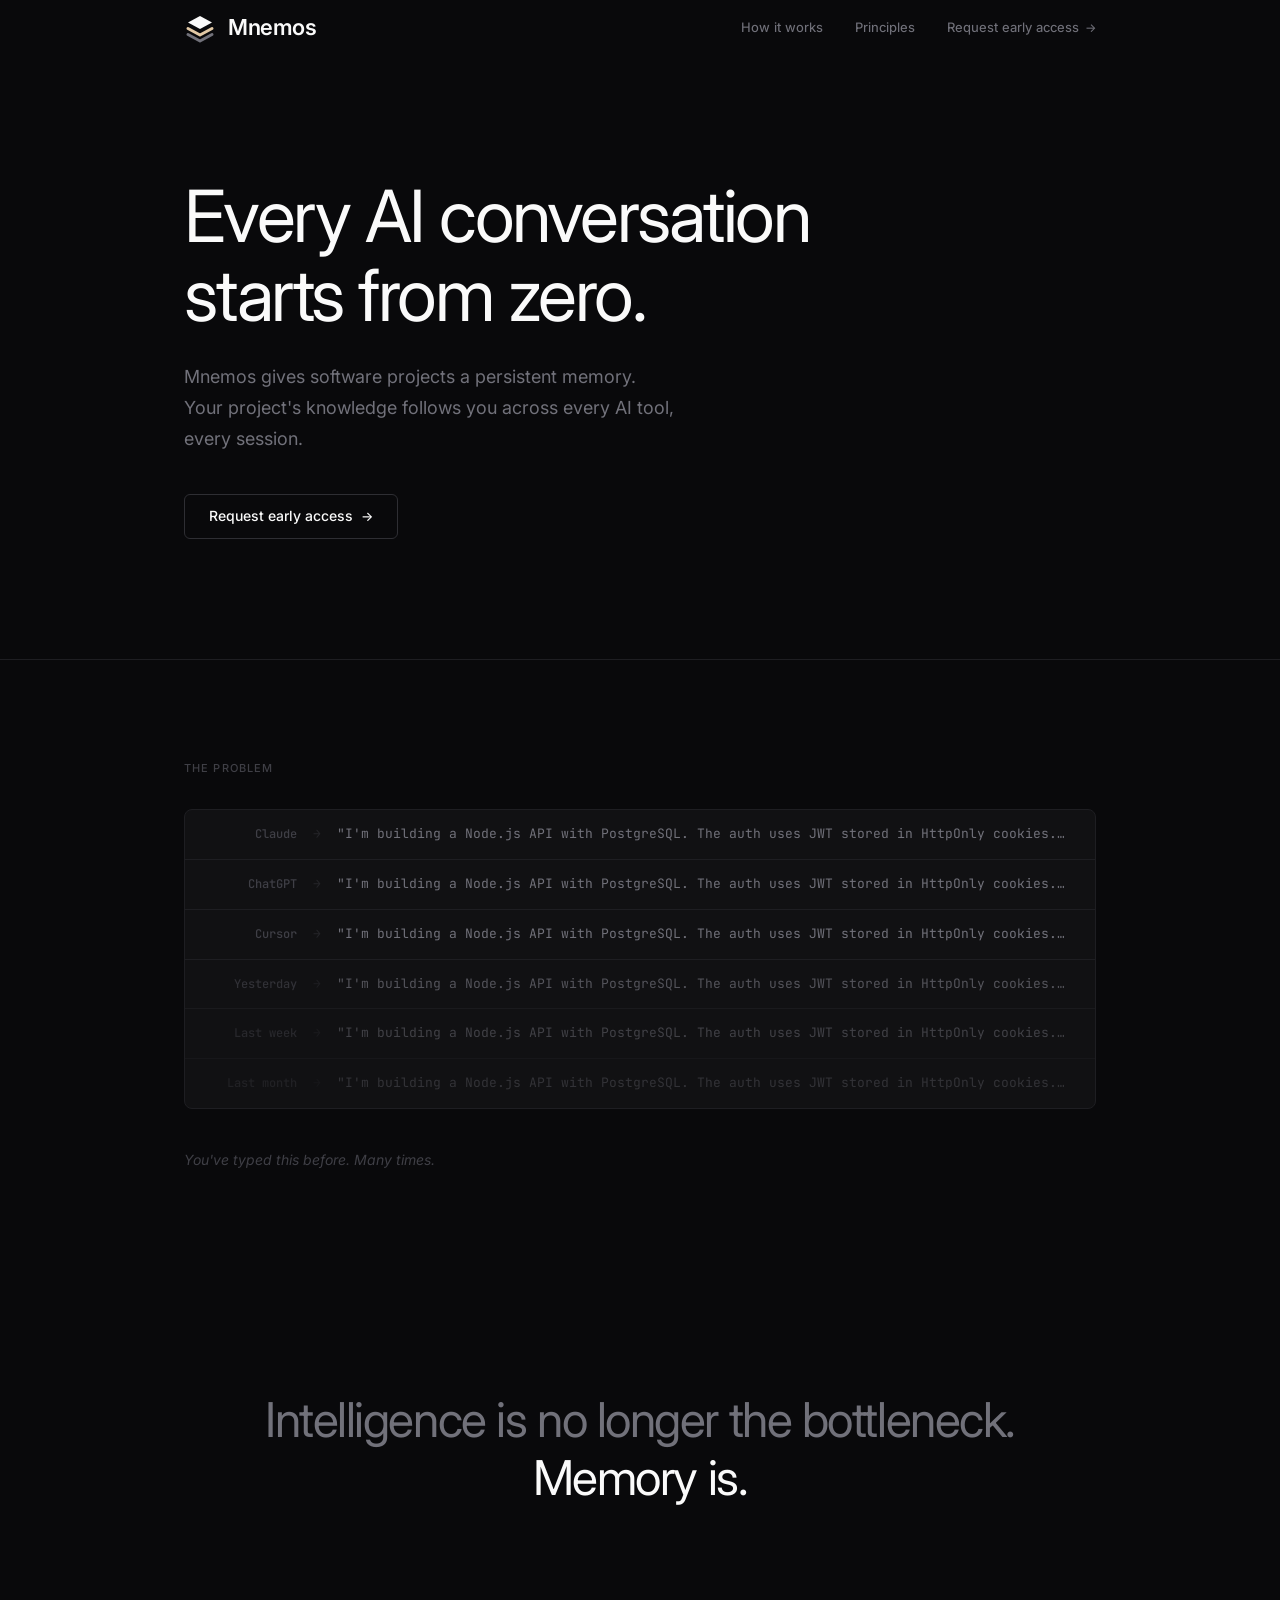
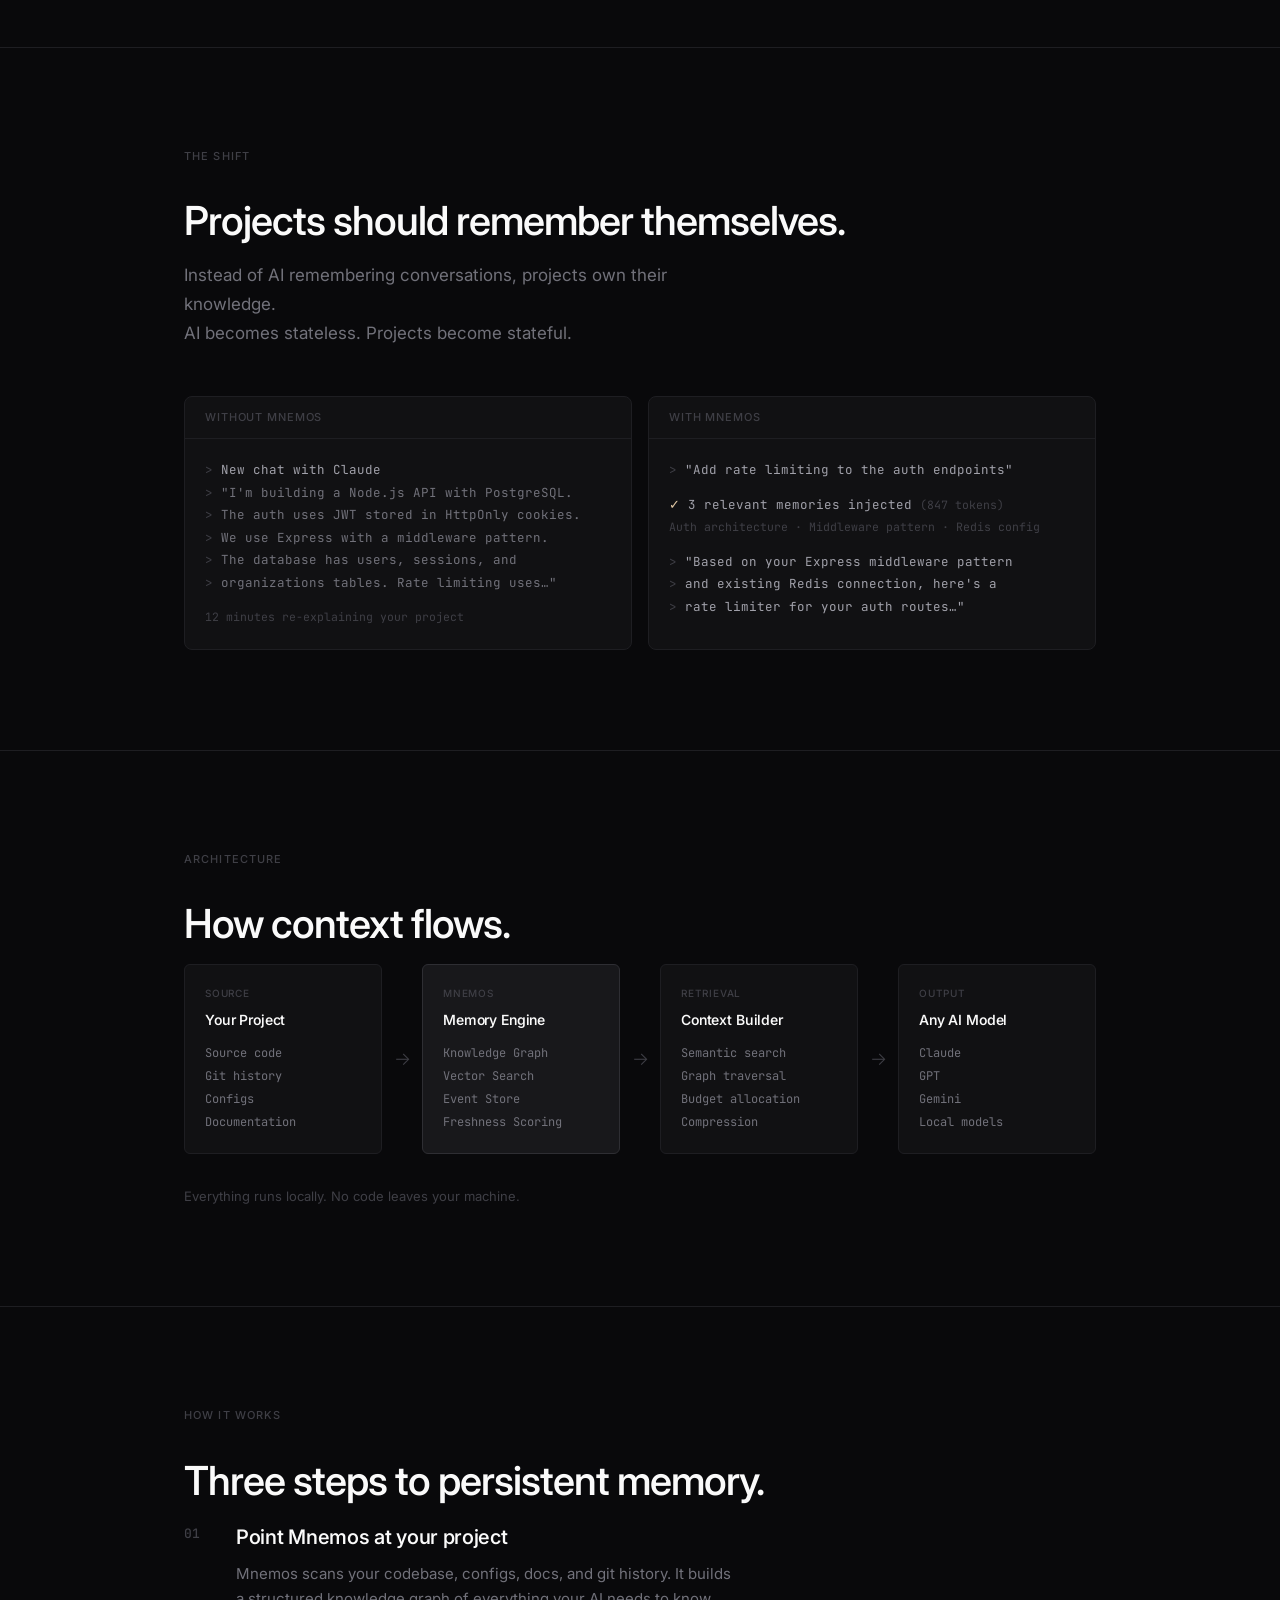
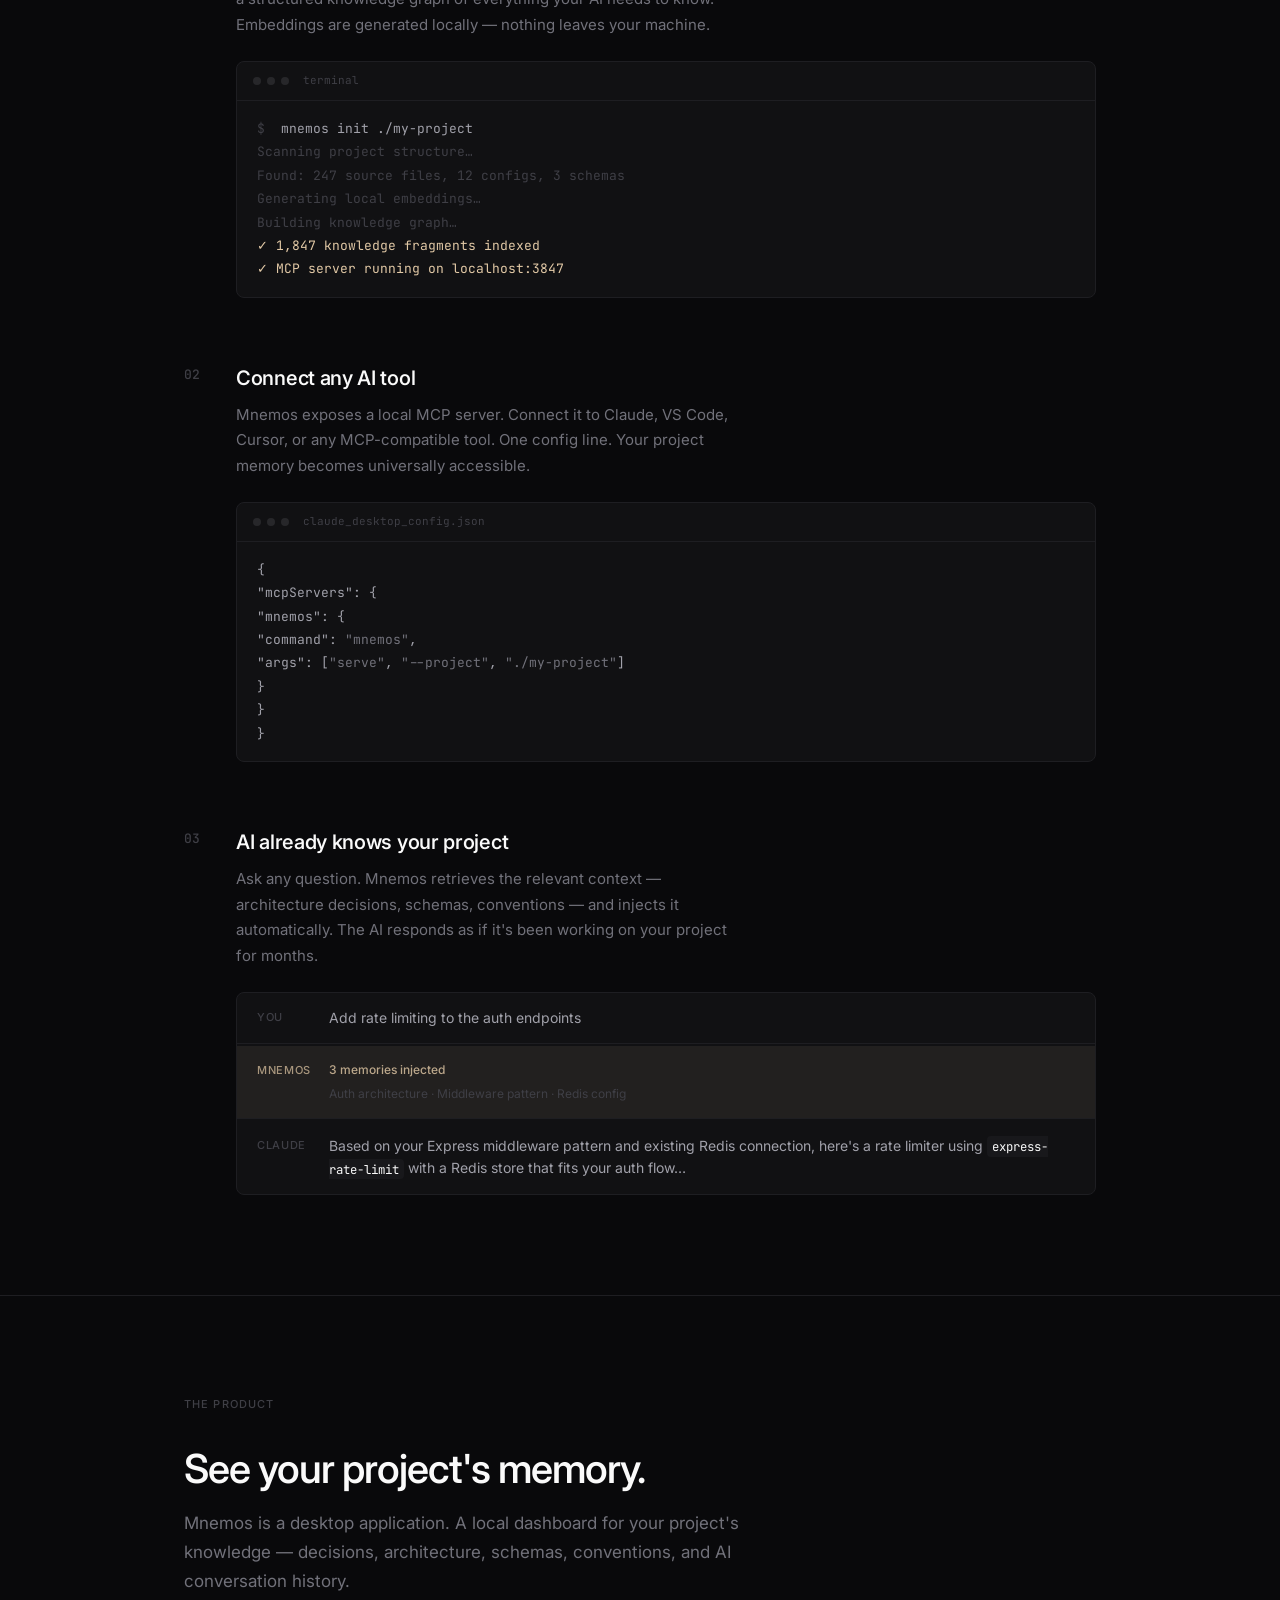
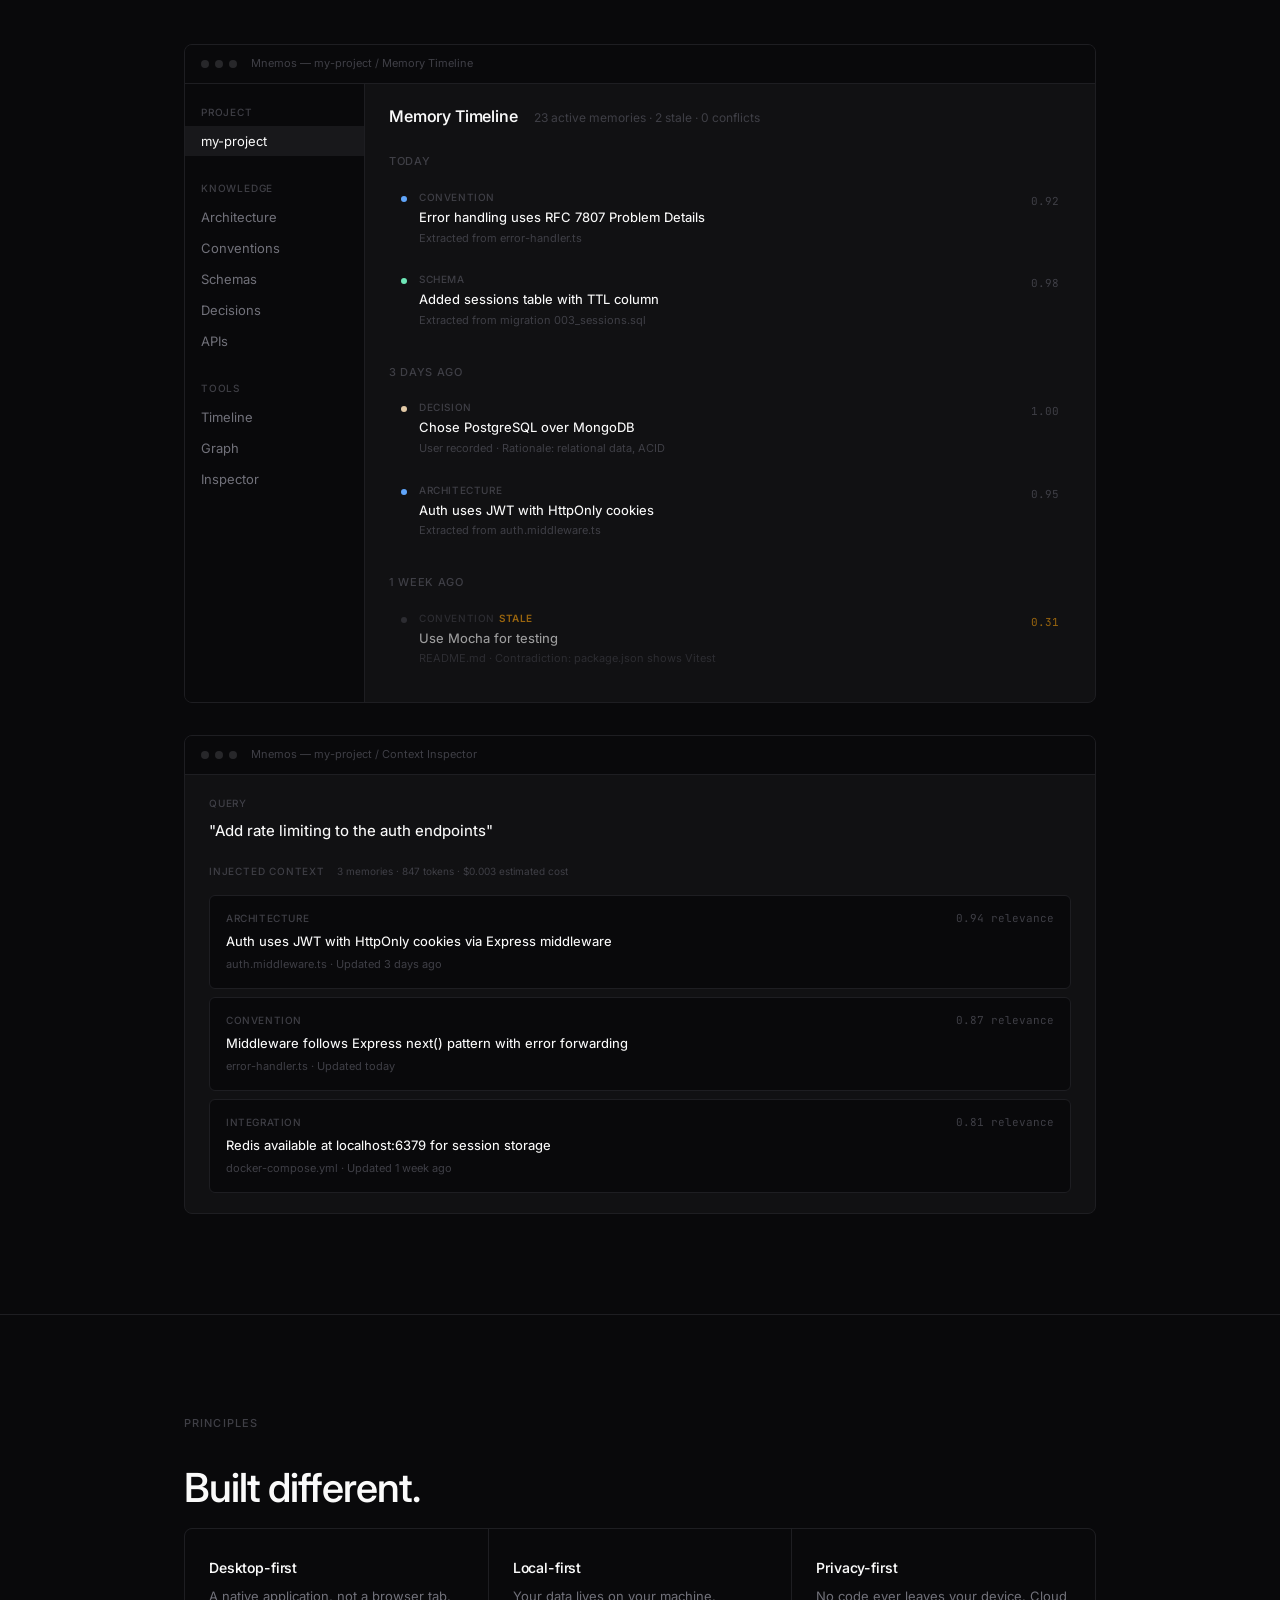
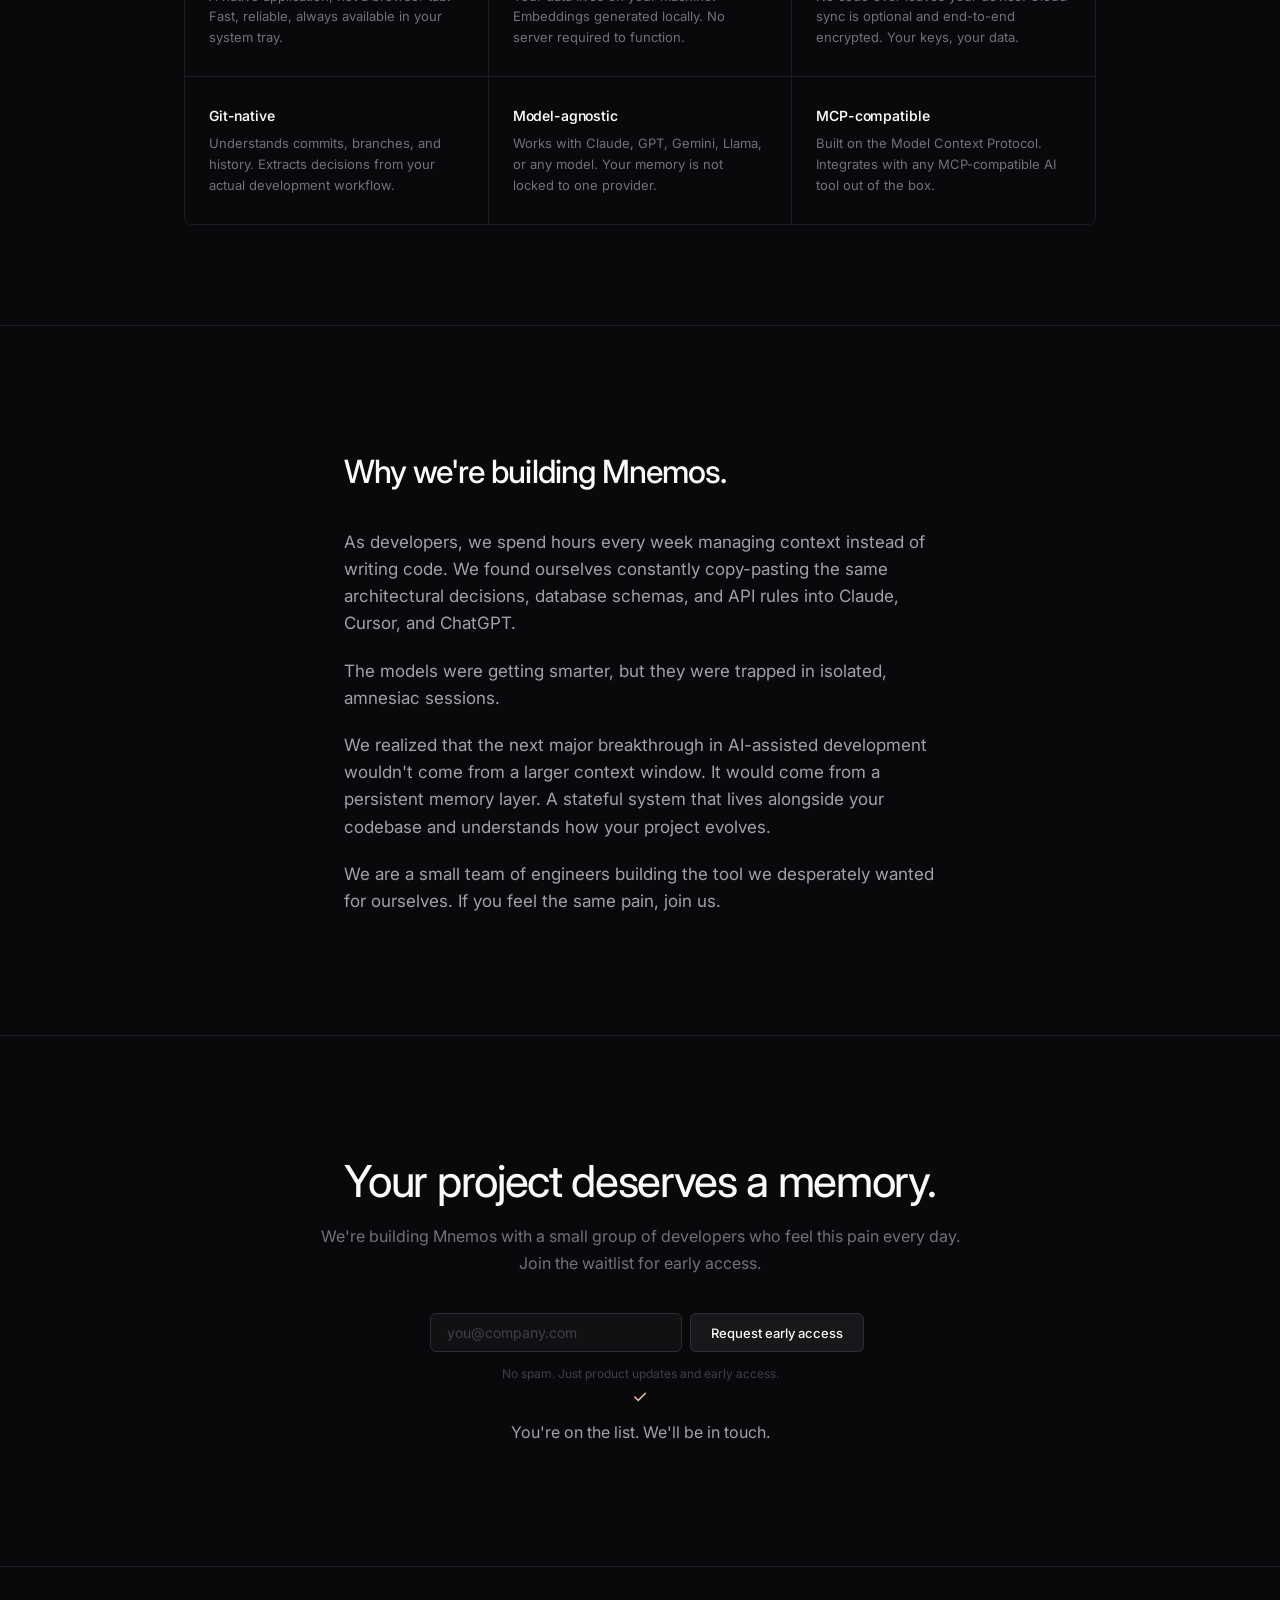
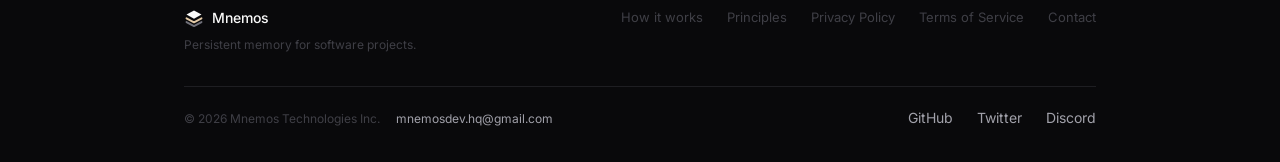
==== engram-landing/index.html @ 58862ebd "feat: initialize project with documentation analysis, landing page assets, and foundational web file" ====
<!DOCTYPE html>
<html lang="en">
<head>
    <meta charset="UTF-8">
    <meta name="viewport" content="width=device-width, initial-scale=1.0">
    <title>Mnemos — Persistent Memory for Software Projects</title>
    <meta name="description" content="Mnemos gives software projects a persistent memory that every AI tool can access. Stop re-explaining your codebase. Your project remembers.">
    <meta name="theme-color" content="#09090b">

    <meta property="og:title" content="Mnemos — Persistent Memory for Software Projects">
    <meta property="og:description" content="AI is intelligent. But it doesn't remember. Mnemos changes that.">
    <meta property="og:type" content="website">

    <link rel="preconnect" href="https://fonts.googleapis.com">
    <link rel="preconnect" href="https://fonts.gstatic.com" crossorigin>
    <link href="https://fonts.googleapis.com/css2?family=Inter:wght@300;400;450;500;600&family=JetBrains+Mono:wght@400;500&display=swap" rel="stylesheet">

    <link rel="stylesheet" href="styles.css">
    <link rel="icon" type="image/svg+xml" href="favicon.svg">
</head>
<body>

    <nav class="nav" id="nav">
        <div class="nav-inner">
            <a href="#" class="logo" aria-label="Mnemos">
                <svg class="logo-svg" viewBox="0 0 32 32" width="32" height="32" fill="none" xmlns="http://www.w3.org/2000/svg">
                    <path d="M16 4L4 10.5L16 17L28 10.5L16 4Z" fill="var(--t1)"/>
                    <path d="M4 16.5L16 23L28 16.5" stroke="var(--accent)" stroke-width="3" stroke-linecap="round" stroke-linejoin="round"/>
                    <path d="M4 22.5L16 29L28 22.5" stroke="var(--t3)" stroke-width="3" stroke-linecap="round" stroke-linejoin="round"/>
                </svg>
                <span class="logo-text">Mnemos</span>
            </a>
            <div class="nav-links" id="nav-links">
                <a href="#how-it-works">How it works</a>
                <a href="#principles">Principles</a>
                <a href="#early-access" class="nav-cta">Request early access<span class="nav-cta-arrow">→</span></a>
            </div>
            <button class="nav-toggle" id="nav-toggle" aria-label="Menu">
                <span></span><span></span>
            </button>
        </div>
    </nav>

    <main>

        <!-- ═══════════════ HERO ═══════════════ -->
        <section class="hero">
            <div class="container">
                <h1 class="hero-title">
                    Every AI conversation<br>starts from zero.
                </h1>
                <p class="hero-sub">
                    Mnemos gives software projects a persistent memory.<br>
                    Your project's knowledge follows you across every AI tool, every session.
                </p>
                <a href="#early-access" class="cta-btn">
                    Request early access<span class="cta-arrow">→</span>
                </a>
            </div>
        </section>

        <!-- ═══════════════ PROBLEM ═══════════════ -->
        <section class="problem" id="problem">
            <div class="container">
                <span class="label">The problem</span>
                <div class="repetition" id="repetition">
                    <div class="rep-line" data-delay="0">
                        <span class="rep-tool">Claude</span>
                        <span class="rep-arrow">→</span>
                        <span class="rep-text">"I'm building a Node.js API with PostgreSQL. The auth uses JWT stored in HttpOnly cookies. We use Express with a repository pattern…"</span>
                    </div>
                    <div class="rep-line" data-delay="1">
                        <span class="rep-tool">ChatGPT</span>
                        <span class="rep-arrow">→</span>
                        <span class="rep-text">"I'm building a Node.js API with PostgreSQL. The auth uses JWT stored in HttpOnly cookies. We use Express with a repository pattern…"</span>
                    </div>
                    <div class="rep-line" data-delay="2">
                        <span class="rep-tool">Cursor</span>
                        <span class="rep-arrow">→</span>
                        <span class="rep-text">"I'm building a Node.js API with PostgreSQL. The auth uses JWT stored in HttpOnly cookies. We use Express with a repository pattern…"</span>
                    </div>
                    <div class="rep-line" data-delay="3">
                        <span class="rep-tool">Yesterday</span>
                        <span class="rep-arrow">→</span>
                        <span class="rep-text">"I'm building a Node.js API with PostgreSQL. The auth uses JWT stored in HttpOnly cookies. We use Express with a repository pattern…"</span>
                    </div>
                    <div class="rep-line" data-delay="4">
                        <span class="rep-tool">Last week</span>
                        <span class="rep-arrow">→</span>
                        <span class="rep-text">"I'm building a Node.js API with PostgreSQL. The auth uses JWT stored in HttpOnly cookies. We use Express with a repository pattern…"</span>
                    </div>
                    <div class="rep-line" data-delay="5">
                        <span class="rep-tool">Last month</span>
                        <span class="rep-arrow">→</span>
                        <span class="rep-text">"I'm building a Node.js API with PostgreSQL. The auth uses JWT stored in HttpOnly cookies. We use Express with a repository pattern…"</span>
                    </div>
                </div>
                <p class="problem-note">You've typed this before. Many times.</p>
            </div>
        </section>

        <!-- ═══════════════ INSIGHT ═══════════════ -->
        <section class="insight" id="insight">
            <div class="container">
                <h2 class="insight-text">
                    Intelligence is no longer the bottleneck.<br>
                    <span class="insight-em">Memory is.</span>
                </h2>
            </div>
        </section>

        <!-- ═══════════════ SOLUTION ═══════════════ -->
        <section class="solution" id="solution">
            <div class="container">
                <span class="label">The shift</span>
                <h2 class="section-title">Projects should remember themselves.</h2>
                <p class="section-desc">
                    Instead of AI remembering conversations, projects own their knowledge.<br>
                    AI becomes stateless. Projects become stateful.
                </p>

                <div class="before-after">
                    <div class="ba-panel ba-before">
                        <span class="ba-label">Without Mnemos</span>
                        <div class="ba-code">
                            <div class="ba-line"><span class="ba-dim">&gt;</span> New chat with Claude</div>
                            <div class="ba-line"><span class="ba-dim">&gt;</span> <span class="ba-typing">"I'm building a Node.js API with PostgreSQL.</span></div>
                            <div class="ba-line"><span class="ba-dim">&gt;</span> <span class="ba-typing">The auth uses JWT stored in HttpOnly cookies.</span></div>
                            <div class="ba-line"><span class="ba-dim">&gt;</span> <span class="ba-typing">We use Express with a middleware pattern.</span></div>
                            <div class="ba-line"><span class="ba-dim">&gt;</span> <span class="ba-typing">The database has users, sessions, and</span></div>
                            <div class="ba-line"><span class="ba-dim">&gt;</span> <span class="ba-typing">organizations tables. Rate limiting uses…"</span></div>
                            <div class="ba-line ba-line--empty"></div>
                            <div class="ba-line"><span class="ba-muted">12 minutes re-explaining your project</span></div>
                        </div>
                    </div>
                    <div class="ba-panel ba-after">
                        <span class="ba-label">With Mnemos</span>
                        <div class="ba-code">
                            <div class="ba-line"><span class="ba-dim">&gt;</span> "Add rate limiting to the auth endpoints"</div>
                            <div class="ba-line ba-line--empty"></div>
                            <div class="ba-line"><span class="ba-check">✓</span> 3 relevant memories injected <span class="ba-muted">(847 tokens)</span></div>
                            <div class="ba-line"><span class="ba-muted">  Auth architecture · Middleware pattern · Redis config</span></div>
                            <div class="ba-line ba-line--empty"></div>
                            <div class="ba-line"><span class="ba-dim">&gt;</span> "Based on your Express middleware pattern</div>
                            <div class="ba-line"><span class="ba-dim">&gt;</span>  and existing Redis connection, here's a</div>
                            <div class="ba-line"><span class="ba-dim">&gt;</span>  rate limiter for your auth routes…"</div>
                        </div>
                    </div>
                </div>
            </div>
        </section>

        <!-- ═══════════════ ARCHITECTURE ═══════════════ -->
        <section class="architecture" id="architecture">
            <div class="container">
                <span class="label">Architecture</span>
                <h2 class="section-title">How context flows.</h2>

                <div class="arch-diagram">
                    <div class="arch-col">
                        <div class="arch-box">
                            <span class="arch-box-label">Source</span>
                            <span class="arch-box-title">Your Project</span>
                            <div class="arch-box-items">
                                <span>Source code</span>
                                <span>Git history</span>
                                <span>Configs</span>
                                <span>Documentation</span>
                            </div>
                        </div>
                    </div>
                    <div class="arch-connector"><span>→</span></div>
                    <div class="arch-col">
                        <div class="arch-box arch-box--core">
                            <span class="arch-box-label">Mnemos</span>
                            <span class="arch-box-title">Memory Engine</span>
                            <div class="arch-box-items">
                                <span>Knowledge Graph</span>
                                <span>Vector Search</span>
                                <span>Event Store</span>
                                <span>Freshness Scoring</span>
                            </div>
                        </div>
                    </div>
                    <div class="arch-connector"><span>→</span></div>
                    <div class="arch-col">
                        <div class="arch-box">
                            <span class="arch-box-label">Retrieval</span>
                            <span class="arch-box-title">Context Builder</span>
                            <div class="arch-box-items">
                                <span>Semantic search</span>
                                <span>Graph traversal</span>
                                <span>Budget allocation</span>
                                <span>Compression</span>
                            </div>
                        </div>
                    </div>
                    <div class="arch-connector"><span>→</span></div>
                    <div class="arch-col">
                        <div class="arch-box">
                            <span class="arch-box-label">Output</span>
                            <span class="arch-box-title">Any AI Model</span>
                            <div class="arch-box-items">
                                <span>Claude</span>
                                <span>GPT</span>
                                <span>Gemini</span>
                                <span>Local models</span>
                            </div>
                        </div>
                    </div>
                </div>
                <p class="arch-note">Everything runs locally. No code leaves your machine.</p>
            </div>
        </section>

        <!-- ═══════════════ HOW IT WORKS ═══════════════ -->
        <section class="how" id="how-it-works">
            <div class="container">
                <span class="label">How it works</span>
                <h2 class="section-title">Three steps to persistent memory.</h2>

                <div class="steps">
                    <div class="step">
                        <div class="step-header">
                            <span class="step-num">01</span>
                            <div>
                                <h3 class="step-title">Point Mnemos at your project</h3>
                                <p class="step-desc">
                                    Mnemos scans your codebase, configs, docs, and git history. 
                                    It builds a structured knowledge graph of everything your AI needs to know. 
                                    Embeddings are generated locally — nothing leaves your machine.
                                </p>
                            </div>
                        </div>
                        <div class="terminal">
                            <div class="terminal-bar">
                                <span class="terminal-dot"></span>
                                <span class="terminal-dot"></span>
                                <span class="terminal-dot"></span>
                                <span class="terminal-title">terminal</span>
                            </div>
                            <div class="terminal-body">
                                <div class="t-line"><span class="t-prompt">$</span> mnemos init ./my-project</div>
                                <div class="t-line t-dim">Scanning project structure…</div>
                                <div class="t-line t-dim">Found: 247 source files, 12 configs, 3 schemas</div>
                                <div class="t-line t-dim">Generating local embeddings…</div>
                                <div class="t-line t-dim">Building knowledge graph…</div>
                                <div class="t-line t-ok">✓ 1,847 knowledge fragments indexed</div>
                                <div class="t-line t-ok">✓ MCP server running on localhost:3847</div>
                            </div>
                        </div>
                    </div>

                    <div class="step">
                        <div class="step-header">
                            <span class="step-num">02</span>
                            <div>
                                <h3 class="step-title">Connect any AI tool</h3>
                                <p class="step-desc">
                                    Mnemos exposes a local MCP server. Connect it to Claude, 
                                    VS Code, Cursor, or any MCP-compatible tool. One config line. 
                                    Your project memory becomes universally accessible.
                                </p>
                            </div>
                        </div>
                        <div class="terminal">
                            <div class="terminal-bar">
                                <span class="terminal-dot"></span>
                                <span class="terminal-dot"></span>
                                <span class="terminal-dot"></span>
                                <span class="terminal-title">claude_desktop_config.json</span>
                            </div>
                            <div class="terminal-body">
                                <div class="t-line">{</div>
                                <div class="t-line">  <span class="t-key">"mcpServers"</span>: {</div>
                                <div class="t-line">    <span class="t-key">"mnemos"</span>: {</div>
                                <div class="t-line">      <span class="t-key">"command"</span>: <span class="t-str">"mnemos"</span>,</div>
                                <div class="t-line">      <span class="t-key">"args"</span>: [<span class="t-str">"serve"</span>, <span class="t-str">"--project"</span>, <span class="t-str">"./my-project"</span>]</div>
                                <div class="t-line">    }</div>
                                <div class="t-line">  }</div>
                                <div class="t-line">}</div>
                            </div>
                        </div>
                    </div>

                    <div class="step">
                        <div class="step-header">
                            <span class="step-num">03</span>
                            <div>
                                <h3 class="step-title">AI already knows your project</h3>
                                <p class="step-desc">
                                    Ask any question. Mnemos retrieves the relevant context — 
                                    architecture decisions, schemas, conventions — and injects it 
                                    automatically. The AI responds as if it's been working on your project for months.
                                </p>
                            </div>
                        </div>
                        <div class="chat-mock">
                            <div class="chat-line chat-user">
                                <span class="chat-role">You</span>
                                <span class="chat-body">Add rate limiting to the auth endpoints</span>
                            </div>
                            <div class="chat-line chat-context">
                                <span class="chat-role">Mnemos</span>
                                <span class="chat-body">
                                    <span class="chat-injected">3 memories injected</span>
                                    <span class="chat-details">Auth architecture · Middleware pattern · Redis config</span>
                                </span>
                            </div>
                            <div class="chat-line chat-ai">
                                <span class="chat-role">Claude</span>
                                <span class="chat-body">Based on your Express middleware pattern and existing Redis connection, here's a rate limiter using <code>express-rate-limit</code> with a Redis store that fits your auth flow…</span>
                            </div>
                        </div>
                    </div>
                </div>
            </div>
        </section>

        <!-- ═══════════════ PRODUCT ═══════════════ -->
        <section class="product" id="product">
            <div class="container">
                <span class="label">The product</span>
                <h2 class="section-title">See your project's memory.</h2>
                <p class="section-desc">
                    Mnemos is a desktop application. A local dashboard for your project's knowledge — 
                    decisions, architecture, schemas, conventions, and AI conversation history.
                </p>

                <!-- Memory Timeline Mockup -->
                <div class="product-screen">
                    <div class="product-screen-bar">
                        <span class="terminal-dot"></span>
                        <span class="terminal-dot"></span>
                        <span class="terminal-dot"></span>
                        <span class="product-screen-title">Mnemos — my-project / Memory Timeline</span>
                    </div>
                    <div class="product-screen-body">
                        <div class="mock-sidebar">
                            <div class="mock-sidebar-section">
                                <span class="mock-sidebar-label">Project</span>
                                <span class="mock-sidebar-item mock-sidebar-item--active">my-project</span>
                            </div>
                            <div class="mock-sidebar-section">
                                <span class="mock-sidebar-label">Knowledge</span>
                                <span class="mock-sidebar-item">Architecture</span>
                                <span class="mock-sidebar-item">Conventions</span>
                                <span class="mock-sidebar-item">Schemas</span>
                                <span class="mock-sidebar-item">Decisions</span>
                                <span class="mock-sidebar-item">APIs</span>
                            </div>
                            <div class="mock-sidebar-section">
                                <span class="mock-sidebar-label">Tools</span>
                                <span class="mock-sidebar-item">Timeline</span>
                                <span class="mock-sidebar-item">Graph</span>
                                <span class="mock-sidebar-item">Inspector</span>
                            </div>
                        </div>
                        <div class="mock-main">
                            <div class="mock-header">
                                <span class="mock-title">Memory Timeline</span>
                                <span class="mock-meta">23 active memories · 2 stale · 0 conflicts</span>
                            </div>
                            <div class="timeline">
                                <div class="timeline-group">
                                    <span class="timeline-date">Today</span>
                                    <div class="timeline-item">
                                        <span class="timeline-dot timeline-dot--blue"></span>
                                        <div class="timeline-content">
                                            <span class="timeline-type">Convention</span>
                                            <span class="timeline-title-text">Error handling uses RFC 7807 Problem Details</span>
                                            <span class="timeline-source">Extracted from error-handler.ts</span>
                                        </div>
                                        <span class="timeline-confidence">0.92</span>
                                    </div>
                                    <div class="timeline-item">
                                        <span class="timeline-dot timeline-dot--green"></span>
                                        <div class="timeline-content">
                                            <span class="timeline-type">Schema</span>
                                            <span class="timeline-title-text">Added sessions table with TTL column</span>
                                            <span class="timeline-source">Extracted from migration 003_sessions.sql</span>
                                        </div>
                                        <span class="timeline-confidence">0.98</span>
                                    </div>
                                </div>
                                <div class="timeline-group">
                                    <span class="timeline-date">3 days ago</span>
                                    <div class="timeline-item">
                                        <span class="timeline-dot timeline-dot--amber"></span>
                                        <div class="timeline-content">
                                            <span class="timeline-type">Decision</span>
                                            <span class="timeline-title-text">Chose PostgreSQL over MongoDB</span>
                                            <span class="timeline-source">User recorded · Rationale: relational data, ACID</span>
                                        </div>
                                        <span class="timeline-confidence">1.00</span>
                                    </div>
                                    <div class="timeline-item">
                                        <span class="timeline-dot timeline-dot--blue"></span>
                                        <div class="timeline-content">
                                            <span class="timeline-type">Architecture</span>
                                            <span class="timeline-title-text">Auth uses JWT with HttpOnly cookies</span>
                                            <span class="timeline-source">Extracted from auth.middleware.ts</span>
                                        </div>
                                        <span class="timeline-confidence">0.95</span>
                                    </div>
                                </div>
                                <div class="timeline-group">
                                    <span class="timeline-date">1 week ago</span>
                                    <div class="timeline-item timeline-item--stale">
                                        <span class="timeline-dot timeline-dot--gray"></span>
                                        <div class="timeline-content">
                                            <span class="timeline-type">Convention <span class="timeline-stale-badge">Stale</span></span>
                                            <span class="timeline-title-text">Use Mocha for testing</span>
                                            <span class="timeline-source">README.md · Contradiction: package.json shows Vitest</span>
                                        </div>
                                        <span class="timeline-confidence timeline-confidence--low">0.31</span>
                                    </div>
                                </div>
                            </div>
                        </div>
                    </div>
                </div>

                <!-- Context Inspector Mockup -->
                <div class="product-screen" style="margin-top: 2rem;">
                    <div class="product-screen-bar">
                        <span class="terminal-dot"></span>
                        <span class="terminal-dot"></span>
                        <span class="terminal-dot"></span>
                        <span class="product-screen-title">Mnemos — my-project / Context Inspector</span>
                    </div>
                    <div class="product-screen-body">
                        <div class="inspector">
                            <div class="inspector-query">
                                <span class="inspector-label">Query</span>
                                <span class="inspector-q">"Add rate limiting to the auth endpoints"</span>
                            </div>
                            <div class="inspector-results">
                                <span class="inspector-label">Injected context <span class="inspector-meta">3 memories · 847 tokens · $0.003 estimated cost</span></span>
                                <div class="inspector-memory">
                                    <div class="inspector-memory-header">
                                        <span class="inspector-memory-type">Architecture</span>
                                        <span class="inspector-memory-score">0.94 relevance</span>
                                    </div>
                                    <span class="inspector-memory-title">Auth uses JWT with HttpOnly cookies via Express middleware</span>
                                    <span class="inspector-memory-source">auth.middleware.ts · Updated 3 days ago</span>
                                </div>
                                <div class="inspector-memory">
                                    <div class="inspector-memory-header">
                                        <span class="inspector-memory-type">Convention</span>
                                        <span class="inspector-memory-score">0.87 relevance</span>
                                    </div>
                                    <span class="inspector-memory-title">Middleware follows Express next() pattern with error forwarding</span>
                                    <span class="inspector-memory-source">error-handler.ts · Updated today</span>
                                </div>
                                <div class="inspector-memory">
                                    <div class="inspector-memory-header">
                                        <span class="inspector-memory-type">Integration</span>
                                        <span class="inspector-memory-score">0.81 relevance</span>
                                    </div>
                                    <span class="inspector-memory-title">Redis available at localhost:6379 for session storage</span>
                                    <span class="inspector-memory-source">docker-compose.yml · Updated 1 week ago</span>
                                </div>
                            </div>
                        </div>
                    </div>
                </div>
            </div>
        </section>

        <!-- ═══════════════ PRINCIPLES ═══════════════ -->
        <section class="principles" id="principles">
            <div class="container">
                <span class="label">Principles</span>
                <h2 class="section-title">Built different.</h2>
                <div class="principles-grid">
                    <div class="principle">
                        <h3>Desktop-first</h3>
                        <p>A native application, not a browser tab. Fast, reliable, always available in your system tray.</p>
                    </div>
                    <div class="principle">
                        <h3>Local-first</h3>
                        <p>Your data lives on your machine. Embeddings generated locally. No server required to function.</p>
                    </div>
                    <div class="principle">
                        <h3>Privacy-first</h3>
                        <p>No code ever leaves your device. Cloud sync is optional and end-to-end encrypted. Your keys, your data.</p>
                    </div>
                    <div class="principle">
                        <h3>Git-native</h3>
                        <p>Understands commits, branches, and history. Extracts decisions from your actual development workflow.</p>
                    </div>
                    <div class="principle">
                        <h3>Model-agnostic</h3>
                        <p>Works with Claude, GPT, Gemini, Llama, or any model. Your memory is not locked to one provider.</p>
                    </div>
                    <div class="principle">
                        <h3>MCP-compatible</h3>
                        <p>Built on the Model Context Protocol. Integrates with any MCP-compatible AI tool out of the box.</p>
                    </div>
                </div>
            </div>
        </section>
        </section>

        <!-- ═══════════════ FOUNDER NOTE ═══════════════ -->
        <section class="founder-section" id="about">
            <div class="container founder-inner">
                <div class="founder-content">
                    <h2 class="founder-title">Why we're building Mnemos.</h2>
                    <div class="founder-text">
                        <p>As developers, we spend hours every week managing context instead of writing code. We found ourselves constantly copy-pasting the same architectural decisions, database schemas, and API rules into Claude, Cursor, and ChatGPT.</p>
                        <p>The models were getting smarter, but they were trapped in isolated, amnesiac sessions.</p>
                        <p>We realized that the next major breakthrough in AI-assisted development wouldn't come from a larger context window. It would come from a persistent memory layer. A stateful system that lives alongside your codebase and understands how your project evolves.</p>
                        <p>We are a small team of engineers building the tool we desperately wanted for ourselves. If you feel the same pain, join us.</p>
                    </div>
                </div>
            </div>
        </section>
        <!-- ═══════════════ CTA ═══════════════ -->
        <section class="cta-section" id="early-access">
            <div class="container">
                <h2 class="cta-title">Your project deserves a memory.</h2>
                <p class="cta-desc">
                    We're building Mnemos with a small group of developers who feel this pain every day.<br>
                    Join the waitlist for early access.
                </p>
                <form class="cta-form" id="cta-form">
                    <div class="cta-input-group">
                        <input type="email" id="cta-email" class="cta-input" placeholder="you@company.com" required aria-label="Email address">
                        <button type="submit" class="cta-submit" id="cta-submit">Request early access</button>
                    </div>
                    <p class="cta-note">No spam. Just product updates and early access.</p>
                </form>
                <div class="cta-success" id="cta-success" hidden>
                    <span class="cta-success-check">✓</span>
                    <p>You're on the list. We'll be in touch.</p>
                </div>
            </div>
        </section>

    </main>

    <footer class="footer">
        <div class="container footer-inner">
            <div class="footer-left">
                <span class="footer-logo">
                    <svg class="logo-svg logo-svg--sm" viewBox="0 0 32 32" width="20" height="20" fill="none" xmlns="http://www.w3.org/2000/svg">
                        <path d="M16 4L4 10.5L16 17L28 10.5L16 4Z" fill="var(--t1)"/>
                        <path d="M4 16.5L16 23L28 16.5" stroke="var(--accent)" stroke-width="3" stroke-linecap="round" stroke-linejoin="round"/>
                        <path d="M4 22.5L16 29L28 22.5" stroke="var(--t3)" stroke-width="3" stroke-linecap="round" stroke-linejoin="round"/>
                    </svg>
                    Mnemos
                </span>
                <span class="footer-tagline">Persistent memory for software projects.</span>
            </div>
            <div class="footer-links">
                <a href="#how-it-works">How it works</a>
                <a href="#principles">Principles</a>
                <a href="privacy.html">Privacy Policy</a>
                <a href="terms.html">Terms of Service</a>
                <a href="mailto:mnemosdev.hq@gmail.com">Contact</a>
            </div>
        </div>
        <div class="container">
            <div class="footer-bottom">
                <div class="footer-legal">
                    <span>© 2026 Mnemos Technologies Inc.</span>
                    <span class="footer-email"><a href="mailto:mnemosdev.hq@gmail.com">mnemosdev.hq@gmail.com</a></span>
                </div>
                <div class="footer-socials">
                    <a href="#">GitHub</a>
                    <a href="#">Twitter</a>
                    <a href="https://discord.gg/M5Q8EJBfh" target="_blank" rel="noopener">Discord</a>
                </div>
            </div>
        </div>
    </footer>

    <script src="script.js"></script>
</body>
</html>
---- engram-landing/styles.css ----
/* ==========================================================================
   MNEMOS — Redesigned from scratch
   Monochrome. Typographic. Intentional. No decoration.
   ========================================================================== */

/* ── Design Tokens ──────────────────────────────────────────────────────── */
:root {
    --bg:         #09090b;
    --bg-1:       #111113;
    --bg-2:       #18181b;
    --bg-3:       #27272a;

    --border:     #1e1e22;
    --border-h:   #2e2e33;

    --t1:         #fafafa;
    --t2:         #a1a1aa;
    --t3:         #71717a;
    --t4:         #3f3f46;

    --accent:     #e2c9a6;
    --accent-dim: rgba(226, 201, 166, 0.08);

    --font:       'Inter', -apple-system, BlinkMacSystemFont, 'Segoe UI', sans-serif;
    --mono:       'JetBrains Mono', 'Fira Code', 'Consolas', monospace;

    --max-w:      960px;
    --nav-h:      56px;

    --ease:       cubic-bezier(0.25, 0.1, 0.25, 1);
    --ease-out:   cubic-bezier(0.16, 1, 0.3, 1);
}

/* ── Reset ──────────────────────────────────────────────────────────────── */
*, *::before, *::after { margin: 0; padding: 0; box-sizing: border-box; }

html {
    scroll-behavior: smooth;
    -webkit-font-smoothing: antialiased;
    -moz-osx-font-smoothing: grayscale;
}

body {
    font-family: var(--font);
    font-size: 16px;
    line-height: 1.6;
    color: var(--t2);
    background: var(--bg);
    overflow-x: hidden;
}

a { color: inherit; text-decoration: none; }
button { font-family: inherit; cursor: pointer; border: none; background: none; }

code {
    font-family: var(--mono);
    font-size: 0.88em;
    background: var(--bg-2);
    padding: 0.15em 0.4em;
    border-radius: 4px;
    color: var(--t1);
}

::selection { background: rgba(226, 201, 166, 0.2); color: var(--t1); }

.container {
    max-width: var(--max-w);
    margin: 0 auto;
    padding: 0 24px;
}

/* ── Navigation ─────────────────────────────────────────────────────────── */
.nav {
    position: fixed;
    top: 0; left: 0; right: 0;
    z-index: 100;
    height: var(--nav-h);
    transition: background 0.3s var(--ease), border-color 0.3s var(--ease);
    border-bottom: 1px solid transparent;
}

.nav--scrolled {
    background: rgba(9, 9, 11, 0.85);
    backdrop-filter: blur(16px);
    -webkit-backdrop-filter: blur(16px);
    border-bottom-color: var(--border);
}

.nav-inner {
    max-width: var(--max-w);
    margin: 0 auto;
    padding: 0 24px;
    height: 100%;
    display: flex;
    align-items: center;
    justify-content: space-between;
}

.logo {
    display: flex;
    align-items: center;
    gap: 12px;
    font-weight: 600;
    font-size: 22px;
    color: var(--t1);
    letter-spacing: -0.02em;
}

.logo-svg {
    display: block;
    flex-shrink: 0;
    transition: transform 0.3s ease;
}

.logo:hover .logo-svg {
    transform: rotate(15deg);
}



.nav-links {
    display: flex;
    align-items: center;
    gap: 32px;
}

.nav-links a {
    font-size: 13px;
    color: var(--t3);
    transition: color 0.2s;
    font-weight: 450;
}

.nav-links a:hover { color: var(--t1); }

.nav-cta {
    display: flex;
    align-items: center;
    gap: 6px;
}

.nav-cta-arrow {
    display: inline-block;
    transition: transform 0.2s var(--ease-out);
    font-size: 12px;
}

.nav-cta:hover .nav-cta-arrow { transform: translateX(3px); }

.nav-toggle {
    display: none;
    flex-direction: column;
    gap: 5px;
    padding: 8px;
}

.nav-toggle span {
    display: block;
    width: 18px;
    height: 1.5px;
    background: var(--t3);
    border-radius: 1px;
    transition: all 0.3s var(--ease-out);
}

@media (max-width: 640px) {
    .nav-links { display: none; }
    .nav-links--open { 
        display: flex;
        flex-direction: column;
        position: absolute;
        top: var(--nav-h);
        left: 0; right: 0;
        background: rgba(9, 9, 11, 0.95);
        backdrop-filter: blur(16px);
        border-bottom: 1px solid var(--border);
        padding: 20px 24px;
        gap: 16px;
    }
    .nav-links--open a { font-size: 15px; }
    .nav-toggle { display: flex; }
}

/* ── Labels ─────────────────────────────────────────────────────────────── */
.label {
    display: block;
    font-size: 11px;
    font-weight: 500;
    text-transform: uppercase;
    letter-spacing: 0.1em;
    color: var(--t4);
    margin-bottom: 32px;
}

.section-title {
    font-size: clamp(28px, 4vw, 40px);
    font-weight: 550;
    color: var(--t1);
    letter-spacing: -0.025em;
    line-height: 1.2;
    margin-bottom: 16px;
}

.section-desc {
    font-size: 17px;
    color: var(--t3);
    line-height: 1.7;
    max-width: 560px;
    margin-bottom: 48px;
}

/* ── Hero ───────────────────────────────────────────────────────────────── */
.hero {
    padding-top: calc(var(--nav-h) + 120px);
    padding-bottom: 120px;
}

.hero-title {
    font-size: clamp(38px, 6.5vw, 72px);
    font-weight: 400;
    color: var(--t1);
    letter-spacing: -0.035em;
    line-height: 1.1;
    margin-bottom: 28px;
    max-width: 780px;
}

.hero-sub {
    font-size: clamp(16px, 2vw, 18px);
    color: var(--t3);
    line-height: 1.7;
    max-width: 520px;
    margin-bottom: 40px;
}

.cta-btn {
    display: inline-flex;
    align-items: center;
    gap: 8px;
    font-size: 14px;
    font-weight: 500;
    color: var(--t1);
    padding: 10px 24px;
    border: 1px solid var(--border-h);
    border-radius: 6px;
    transition: all 0.2s var(--ease);
    background: transparent;
}

.cta-btn:hover {
    border-color: var(--t4);
    background: var(--bg-1);
}

.cta-arrow {
    font-size: 13px;
    transition: transform 0.2s var(--ease-out);
}

.cta-btn:hover .cta-arrow { transform: translateX(3px); }

/* ── Problem: Repetition ────────────────────────────────────────────────── */
.problem {
    padding: 100px 0 80px;
    border-top: 1px solid var(--border);
}

.repetition {
    display: flex;
    flex-direction: column;
    gap: 0;
    margin-bottom: 40px;
    border: 1px solid var(--border);
    border-radius: 8px;
    overflow: hidden;
    background: var(--bg-1);
}

.rep-line {
    display: flex;
    align-items: baseline;
    gap: 16px;
    padding: 14px 24px;
    border-bottom: 1px solid var(--border);
    font-family: var(--mono);
    font-size: 13px;
    line-height: 1.6;
    transition: opacity 0.6s var(--ease);
}

.rep-line:last-child { border-bottom: none; }

.rep-tool {
    color: var(--t4);
    min-width: 88px;
    flex-shrink: 0;
    font-weight: 500;
    font-size: 12px;
    text-align: right;
}

.rep-arrow {
    color: var(--t4);
    flex-shrink: 0;
    opacity: 0.4;
}

.rep-text {
    color: var(--t3);
    overflow: hidden;
    text-overflow: ellipsis;
    white-space: nowrap;
}

/* Progressive dim effect — later lines feel more exhausting */
.rep-line:nth-child(4) { opacity: 0.7; }
.rep-line:nth-child(5) { opacity: 0.5; }
.rep-line:nth-child(6) { opacity: 0.35; }

.problem-note {
    font-size: 14px;
    color: var(--t4);
    font-style: italic;
}

@media (max-width: 640px) {
    .rep-line { 
        flex-direction: column; 
        gap: 4px; 
        padding: 12px 16px; 
    }
    .rep-tool { 
        text-align: left; 
        min-width: auto; 
    }
    .rep-text { 
        white-space: normal; 
    }
}

/* ── Insight ────────────────────────────────────────────────────────────── */
.insight {
    padding: 140px 0;
    text-align: center;
}

.insight-text {
    font-size: clamp(28px, 5vw, 48px);
    font-weight: 400;
    color: var(--t3);
    letter-spacing: -0.03em;
    line-height: 1.2;
}

.insight-em {
    color: var(--t1);
}

/* ── Solution: Before / After ───────────────────────────────────────────── */
.solution {
    padding: 100px 0;
    border-top: 1px solid var(--border);
}

.before-after {
    display: grid;
    grid-template-columns: 1fr 1fr;
    gap: 16px;
}

.ba-panel {
    border: 1px solid var(--border);
    border-radius: 8px;
    overflow: hidden;
    background: var(--bg-1);
}

.ba-label {
    display: block;
    font-size: 11px;
    font-weight: 500;
    text-transform: uppercase;
    letter-spacing: 0.08em;
    color: var(--t4);
    padding: 12px 20px;
    border-bottom: 1px solid var(--border);
}

.ba-code {
    padding: 20px;
    font-family: var(--mono);
    font-size: 12.5px;
    line-height: 1.8;
}

.ba-line { color: var(--t2); }
.ba-line--empty { height: 12px; }
.ba-dim { color: var(--t4); }
.ba-typing { color: var(--t3); }
.ba-muted { color: var(--t4); font-size: 11.5px; }
.ba-check { color: var(--accent); }

@media (max-width: 700px) {
    .before-after { grid-template-columns: 1fr; }
}

/* ── Architecture Diagram ───────────────────────────────────────────────── */
.architecture {
    padding: 100px 0;
    border-top: 1px solid var(--border);
}

.arch-diagram {
    display: flex;
    align-items: stretch;
    gap: 0;
    margin-bottom: 24px;
    overflow-x: auto;
    padding-bottom: 8px;
}

.arch-col { flex: 1; min-width: 160px; }

.arch-connector {
    display: flex;
    align-items: center;
    justify-content: center;
    padding: 0 8px;
    color: var(--t4);
    font-size: 18px;
    font-weight: 300;
    flex-shrink: 0;
    min-width: 40px;
}

.arch-box {
    border: 1px solid var(--border);
    border-radius: 6px;
    padding: 20px;
    background: var(--bg-1);
    height: 100%;
    display: flex;
    flex-direction: column;
    gap: 8px;
}

.arch-box--core {
    border-color: var(--border-h);
    background: var(--bg-2);
}

.arch-box-label {
    font-size: 10px;
    font-weight: 500;
    text-transform: uppercase;
    letter-spacing: 0.08em;
    color: var(--t4);
}

.arch-box-title {
    font-size: 14px;
    font-weight: 550;
    color: var(--t1);
    letter-spacing: -0.01em;
}

.arch-box-items {
    display: flex;
    flex-direction: column;
    gap: 4px;
    margin-top: 4px;
}

.arch-box-items span {
    font-size: 12px;
    color: var(--t3);
    font-family: var(--mono);
}

.arch-note {
    font-size: 13px;
    color: var(--t4);
}

@media (max-width: 700px) {
    .arch-diagram {
        flex-direction: column;
        gap: 8px;
    }
    .arch-connector {
        transform: rotate(90deg);
        padding: 4px 0;
    }
    .arch-col { min-width: auto; }
}

/* ── How It Works ───────────────────────────────────────────────────────── */
.how {
    padding: 100px 0;
    border-top: 1px solid var(--border);
}

.steps {
    display: flex;
    flex-direction: column;
    gap: 64px;
}

.step-header {
    display: flex;
    gap: 24px;
    align-items: flex-start;
    margin-bottom: 24px;
}

.step-num {
    font-size: 13px;
    font-weight: 500;
    color: var(--t4);
    font-family: var(--mono);
    flex-shrink: 0;
    padding-top: 3px;
    min-width: 28px;
}

.step-title {
    font-size: 20px;
    font-weight: 550;
    color: var(--t1);
    letter-spacing: -0.015em;
    margin-bottom: 8px;
}

.step-desc {
    font-size: 15px;
    color: var(--t3);
    line-height: 1.7;
    max-width: 500px;
}

/* Terminal */
.terminal {
    border: 1px solid var(--border);
    border-radius: 8px;
    overflow: hidden;
    background: var(--bg-1);
    margin-left: 52px;
}

.terminal-bar {
    display: flex;
    align-items: center;
    gap: 6px;
    padding: 10px 16px;
    border-bottom: 1px solid var(--border);
}

.terminal-dot {
    width: 8px;
    height: 8px;
    border-radius: 50%;
    background: var(--bg-3);
}

.terminal-title {
    font-size: 11px;
    color: var(--t4);
    font-family: var(--mono);
    margin-left: 8px;
}

.terminal-body {
    padding: 16px 20px;
    font-family: var(--mono);
    font-size: 13px;
    line-height: 1.8;
}

.t-line { color: var(--t2); }
.t-prompt { color: var(--t4); margin-right: 8px; }
.t-dim { color: var(--t4); }
.t-ok { color: var(--accent); }
.t-key { color: var(--t2); }
.t-str { color: var(--t3); }

/* Chat Mock */
.chat-mock {
    display: flex;
    flex-direction: column;
    gap: 2px;
    border: 1px solid var(--border);
    border-radius: 8px;
    overflow: hidden;
    background: var(--bg-1);
    margin-left: 52px;
}

.chat-line {
    display: flex;
    gap: 16px;
    padding: 14px 20px;
    border-bottom: 1px solid var(--border);
    align-items: flex-start;
}

.chat-line:last-child { border-bottom: none; }

.chat-role {
    font-size: 11px;
    font-weight: 500;
    text-transform: uppercase;
    letter-spacing: 0.06em;
    color: var(--t4);
    min-width: 56px;
    flex-shrink: 0;
    padding-top: 2px;
}

.chat-body {
    font-size: 14px;
    line-height: 1.6;
    color: var(--t2);
}

.chat-context {
    background: var(--accent-dim);
}

.chat-context .chat-role {
    color: var(--accent);
    opacity: 0.7;
}

.chat-injected {
    display: block;
    font-size: 12px;
    font-weight: 500;
    color: var(--accent);
    margin-bottom: 2px;
    opacity: 0.8;
}

.chat-details {
    font-size: 12px;
    color: var(--t4);
}

@media (max-width: 640px) {
    .terminal, .chat-mock { margin-left: 0; }
    .step-header { flex-direction: column; gap: 8px; }
}

/* ── Product Mockups ────────────────────────────────────────────────────── */
.product {
    padding: 100px 0;
    border-top: 1px solid var(--border);
}

.product-screen {
    border: 1px solid var(--border);
    border-radius: 8px;
    overflow: hidden;
    background: var(--bg-1);
}

.product-screen-bar {
    display: flex;
    align-items: center;
    gap: 6px;
    padding: 10px 16px;
    border-bottom: 1px solid var(--border);
    background: var(--bg);
}

.product-screen-title {
    font-size: 11px;
    color: var(--t4);
    margin-left: 8px;
}

.product-screen-body {
    display: flex;
    min-height: 400px;
}

/* Sidebar */
.mock-sidebar {
    width: 180px;
    border-right: 1px solid var(--border);
    padding: 16px 0;
    flex-shrink: 0;
    background: var(--bg);
}

.mock-sidebar-section {
    padding: 0 0 12px;
    margin-bottom: 8px;
}

.mock-sidebar-label {
    display: block;
    font-size: 10px;
    font-weight: 500;
    text-transform: uppercase;
    letter-spacing: 0.08em;
    color: var(--t4);
    padding: 4px 16px 6px;
}

.mock-sidebar-item {
    display: block;
    font-size: 13px;
    color: var(--t3);
    padding: 5px 16px;
    cursor: default;
    transition: background 0.15s;
}

.mock-sidebar-item:hover { background: var(--bg-1); }

.mock-sidebar-item--active {
    color: var(--t1);
    background: var(--bg-2);
}

/* Main area */
.mock-main {
    flex: 1;
    padding: 20px 24px;
    overflow-x: auto;
}

.mock-header {
    display: flex;
    align-items: baseline;
    gap: 16px;
    margin-bottom: 24px;
    flex-wrap: wrap;
}

.mock-title {
    font-size: 16px;
    font-weight: 550;
    color: var(--t1);
    letter-spacing: -0.01em;
}

.mock-meta {
    font-size: 12px;
    color: var(--t4);
}

/* Timeline */
.timeline {
    display: flex;
    flex-direction: column;
    gap: 20px;
}

.timeline-date {
    display: block;
    font-size: 11px;
    font-weight: 500;
    text-transform: uppercase;
    letter-spacing: 0.06em;
    color: var(--t4);
    margin-bottom: 8px;
}

.timeline-group {
    padding-left: 0;
}

.timeline-item {
    display: flex;
    align-items: flex-start;
    gap: 12px;
    padding: 10px 12px;
    border-radius: 6px;
    margin-bottom: 4px;
    transition: background 0.15s;
}

.timeline-item:hover { background: var(--bg-2); }

.timeline-item--stale { opacity: 0.6; }

.timeline-dot {
    width: 6px;
    height: 6px;
    border-radius: 50%;
    margin-top: 7px;
    flex-shrink: 0;
}

.timeline-dot--blue   { background: #60a5fa; }
.timeline-dot--green  { background: #6ee7b7; }
.timeline-dot--amber  { background: var(--accent); }
.timeline-dot--gray   { background: var(--t4); }

.timeline-content {
    flex: 1;
    min-width: 0;
}

.timeline-type {
    display: block;
    font-size: 10px;
    font-weight: 500;
    text-transform: uppercase;
    letter-spacing: 0.06em;
    color: var(--t4);
    margin-bottom: 2px;
}

.timeline-stale-badge {
    color: #f59e0b;
    font-weight: 600;
    letter-spacing: 0.04em;
}

.timeline-title-text {
    display: block;
    font-size: 13px;
    color: var(--t1);
    font-weight: 450;
    margin-bottom: 2px;
}

.timeline-source {
    display: block;
    font-size: 11px;
    color: var(--t4);
}

.timeline-confidence {
    font-size: 11px;
    font-family: var(--mono);
    color: var(--t4);
    flex-shrink: 0;
    padding-top: 4px;
}

.timeline-confidence--low { color: #f59e0b; }

/* Inspector */
.inspector {
    padding: 20px 24px;
    display: flex;
    flex-direction: column;
    gap: 20px;
    width: 100%;
}

.inspector-label {
    display: block;
    font-size: 10px;
    font-weight: 500;
    text-transform: uppercase;
    letter-spacing: 0.08em;
    color: var(--t4);
    margin-bottom: 8px;
}

.inspector-meta {
    font-weight: 400;
    letter-spacing: 0;
    text-transform: none;
    margin-left: 8px;
}

.inspector-q {
    display: block;
    font-size: 15px;
    color: var(--t1);
    font-weight: 450;
}

.inspector-results {
    display: flex;
    flex-direction: column;
    gap: 8px;
}

.inspector-memory {
    border: 1px solid var(--border);
    border-radius: 6px;
    padding: 14px 16px;
    background: var(--bg);
    transition: border-color 0.15s;
}

.inspector-memory:hover { border-color: var(--border-h); }

.inspector-memory-header {
    display: flex;
    justify-content: space-between;
    align-items: center;
    margin-bottom: 4px;
}

.inspector-memory-type {
    font-size: 10px;
    font-weight: 500;
    text-transform: uppercase;
    letter-spacing: 0.06em;
    color: var(--t4);
}

.inspector-memory-score {
    font-size: 11px;
    font-family: var(--mono);
    color: var(--t4);
}

.inspector-memory-title {
    display: block;
    font-size: 13px;
    color: var(--t1);
    font-weight: 450;
    margin-bottom: 4px;
}

.inspector-memory-source {
    display: block;
    font-size: 11px;
    color: var(--t4);
}

@media (max-width: 700px) {
    .product-screen-body { flex-direction: column; }
    .mock-sidebar {
        width: 100%;
        border-right: none;
        border-bottom: 1px solid var(--border);
        display: flex;
        overflow-x: auto;
        gap: 0;
        padding: 8px 0;
    }
    .mock-sidebar-section {
        display: flex;
        gap: 0;
        padding: 0 8px;
        margin: 0;
        align-items: center;
    }
    .mock-sidebar-label { display: none; }
    .mock-sidebar-item { white-space: nowrap; padding: 4px 10px; font-size: 12px; }
}

/* ── Principles ─────────────────────────────────────────────────────────── */
.principles {
    padding: 100px 0;
    border-top: 1px solid var(--border);
}

.principles-grid {
    display: grid;
    grid-template-columns: repeat(3, 1fr);
    gap: 1px;
    background: var(--border);
    border: 1px solid var(--border);
    border-radius: 8px;
    overflow: hidden;
}

.principle {
    padding: 28px 24px;
    background: var(--bg);
}

.principle h3 {
    font-size: 14px;
    font-weight: 550;
    color: var(--t1);
    margin-bottom: 6px;
    letter-spacing: -0.01em;
}

.principle p {
    font-size: 13px;
    color: var(--t3);
    line-height: 1.6;
}

@media (max-width: 700px) {
    .principles-grid { grid-template-columns: 1fr; }
}

/* ── CTA Section ────────────────────────────────────────────────────────── */
.cta-section {
    padding: 120px 0;
    text-align: center;
    border-top: 1px solid var(--border);
}

.cta-title {
    font-size: clamp(28px, 4.5vw, 44px);
    font-weight: 450;
    color: var(--t1);
    letter-spacing: -0.03em;
    line-height: 1.15;
    margin-bottom: 16px;
}

.cta-desc {
    font-size: 16px;
    color: var(--t3);
    line-height: 1.7;
    margin-bottom: 36px;
}

.cta-form { position: relative; }

.cta-input-group {
    display: flex;
    gap: 8px;
    max-width: 420px;
    margin: 0 auto;
}

.cta-input {
    flex: 1;
    padding: 10px 16px;
    border: 1px solid var(--border-h);
    border-radius: 6px;
    background: var(--bg-1);
    color: var(--t1);
    font-size: 14px;
    font-family: var(--font);
    outline: none;
    transition: border-color 0.2s;
}

.cta-input::placeholder { color: var(--t4); }
.cta-input:focus { border-color: var(--t4); }

.cta-submit {
    padding: 10px 20px;
    border: 1px solid var(--border-h);
    border-radius: 6px;
    background: var(--bg-2);
    color: var(--t1);
    font-size: 13px;
    font-weight: 500;
    font-family: var(--font);
    cursor: pointer;
    transition: all 0.2s;
    white-space: nowrap;
}

.cta-submit:hover {
    background: var(--bg-3);
    border-color: var(--t4);
}

.cta-note {
    font-size: 12px;
    color: var(--t4);
    margin-top: 12px;
}

.cta-success {
    display: flex;
    flex-direction: column;
    align-items: center;
    gap: 8px;
}

.cta-success-check {
    font-size: 18px;
    color: var(--accent);
}

.cta-success p {
    font-size: 16px;
    color: var(--t2);
}

@media (max-width: 480px) {
    .cta-input-group { flex-direction: column; }
}

/* ── Footer ─────────────────────────────────────────────────────────────── */
.footer {
    border-top: 1px solid var(--border);
    padding-top: 40px;
    padding-bottom: 32px;
}

.footer-inner {
    display: flex;
    justify-content: space-between;
    align-items: flex-start;
    gap: 24px;
    flex-wrap: wrap;
}

.footer-logo {
    display: flex;
    align-items: center;
    gap: 8px;
    font-size: 14px;
    font-weight: 500;
    color: var(--t1);
}

.footer-tagline {
    display: block;
    font-size: 12px;
    color: var(--t4);
    margin-top: 6px;
}

.footer-links {
    display: flex;
    gap: 24px;
    flex-wrap: wrap;
}

.footer-links a {
    font-size: 13px;
    color: var(--t4);
    transition: color 0.15s;
}

.footer-links a:hover { color: var(--t2); }

.footer-bottom {
    margin-top: 32px;
    padding-top: 20px;
    border-top: 1px solid var(--border);
    font-size: 12px;
    color: var(--t4);
    display: flex;
    justify-content: space-between;
    align-items: center;
    width: 100%;
}

.footer-legal {
    display: flex;
    gap: 16px;
    align-items: center;
}

.footer-email a {
    color: var(--t2);
    text-decoration: none;
    transition: color 0.2s;
}

.footer-email a:hover {
    color: var(--t1);
}

.footer-socials {
    display: flex;
    gap: 24px;
}

.footer-socials a {
    color: var(--t2);
    text-decoration: none;
    font-size: 14px;
    transition: color 0.2s;
}

.footer-socials a:hover {
    color: var(--t1);
}

@media (max-width: 768px) {
    .footer-bottom {
        flex-direction: column;
        align-items: flex-start;
        gap: 24px;
    }
}

/* ── Scroll Reveal ──────────────────────────────────────────────────────── */
.sr {
    opacity: 0;
    transform: translateY(16px);
    transition: opacity 0.7s var(--ease), transform 0.7s var(--ease);
}

.sr--visible {
    opacity: 1;
    transform: translateY(0);
}

/* ── Scrollbar ──────────────────────────────────────────────────────────── */
::-webkit-scrollbar { width: 6px; height: 6px; }
::-webkit-scrollbar-track { background: transparent; }
::-webkit-scrollbar-thumb { background: var(--bg-3); border-radius: 3px; }
::-webkit-scrollbar-thumb:hover { background: var(--t4); }

/* ── Founder Note ──────────────────────────────────────────────────────── */
.founder-section {
    padding: 120px 0;
    border-top: 1px solid var(--border);
    background: var(--bg);
}

.founder-inner {
    max-width: 640px;
    margin: 0 auto;
}

.founder-title {
    font-size: 32px;
    font-weight: 500;
    letter-spacing: -0.03em;
    margin-bottom: 32px;
    color: var(--t1);
}

.founder-text {
    font-size: 17px;
    line-height: 1.6;
    color: var(--t2);
    display: flex;
    flex-direction: column;
    gap: 20px;
}
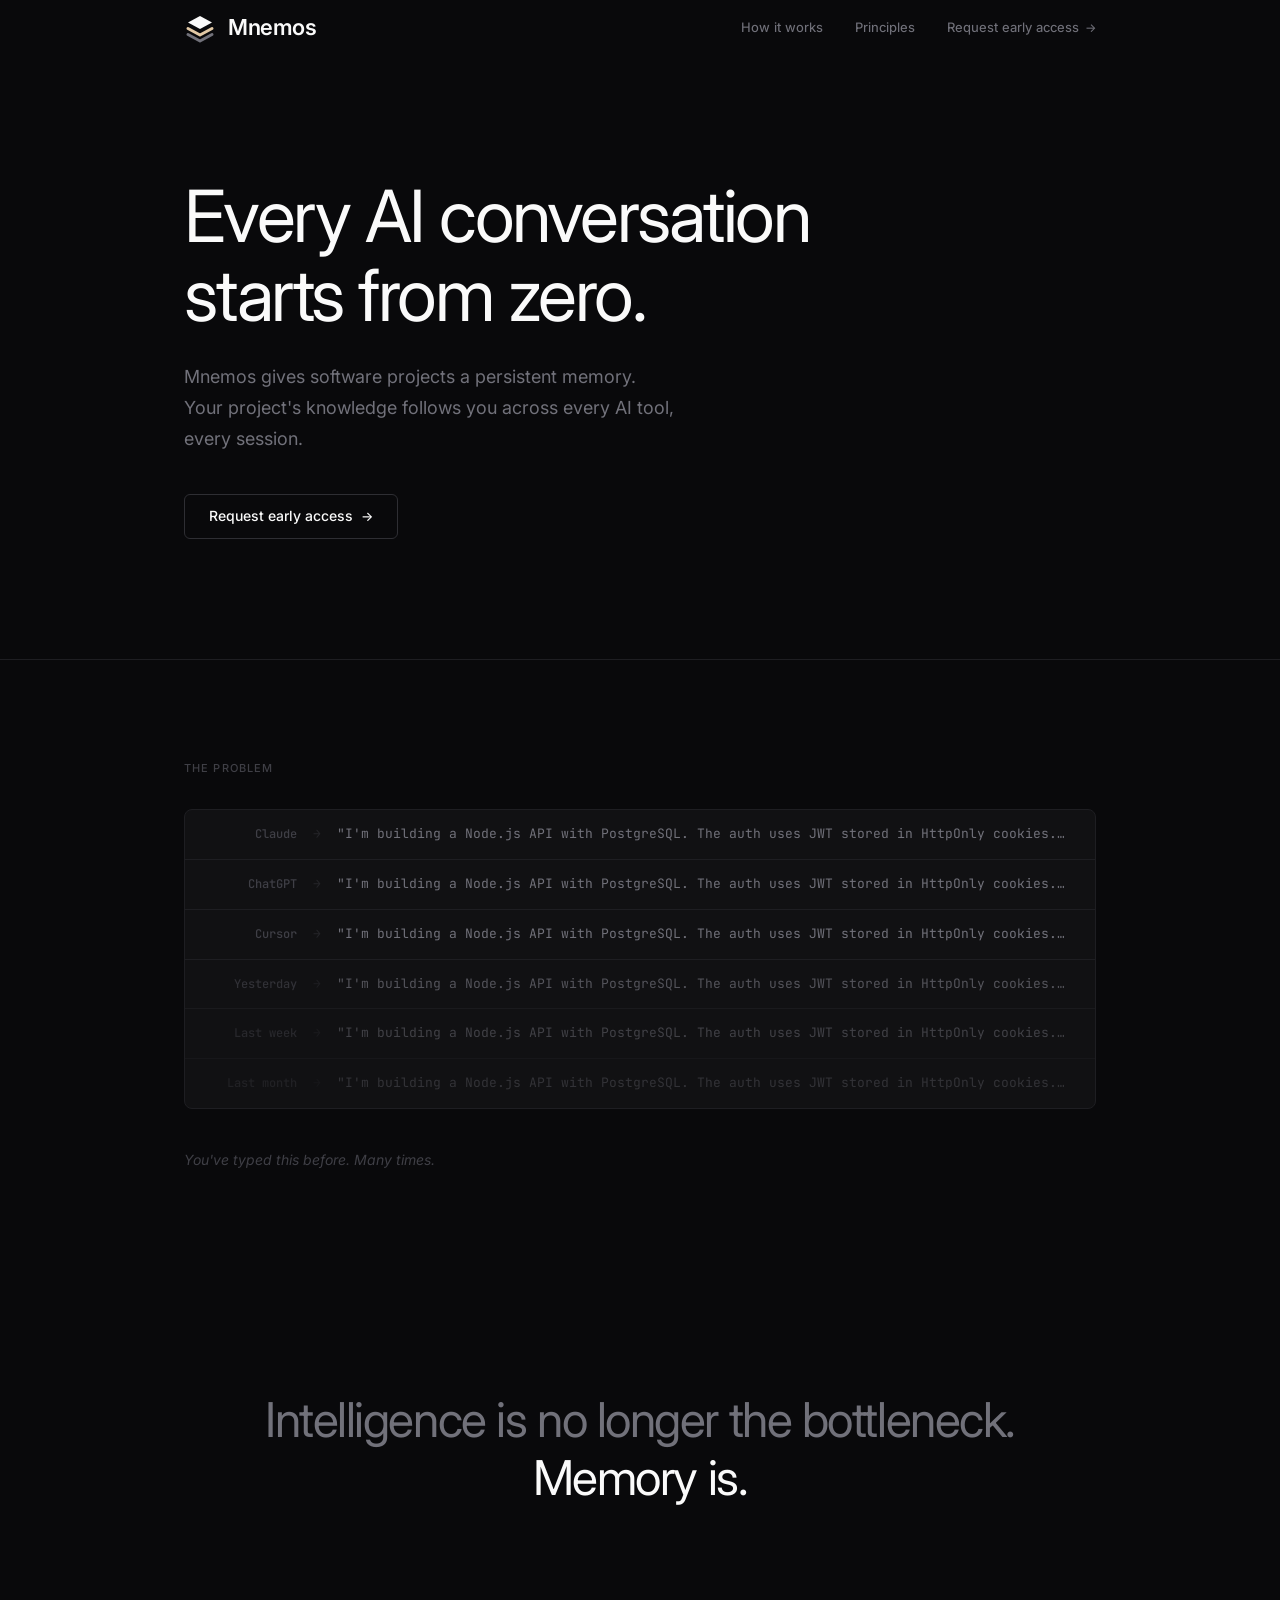
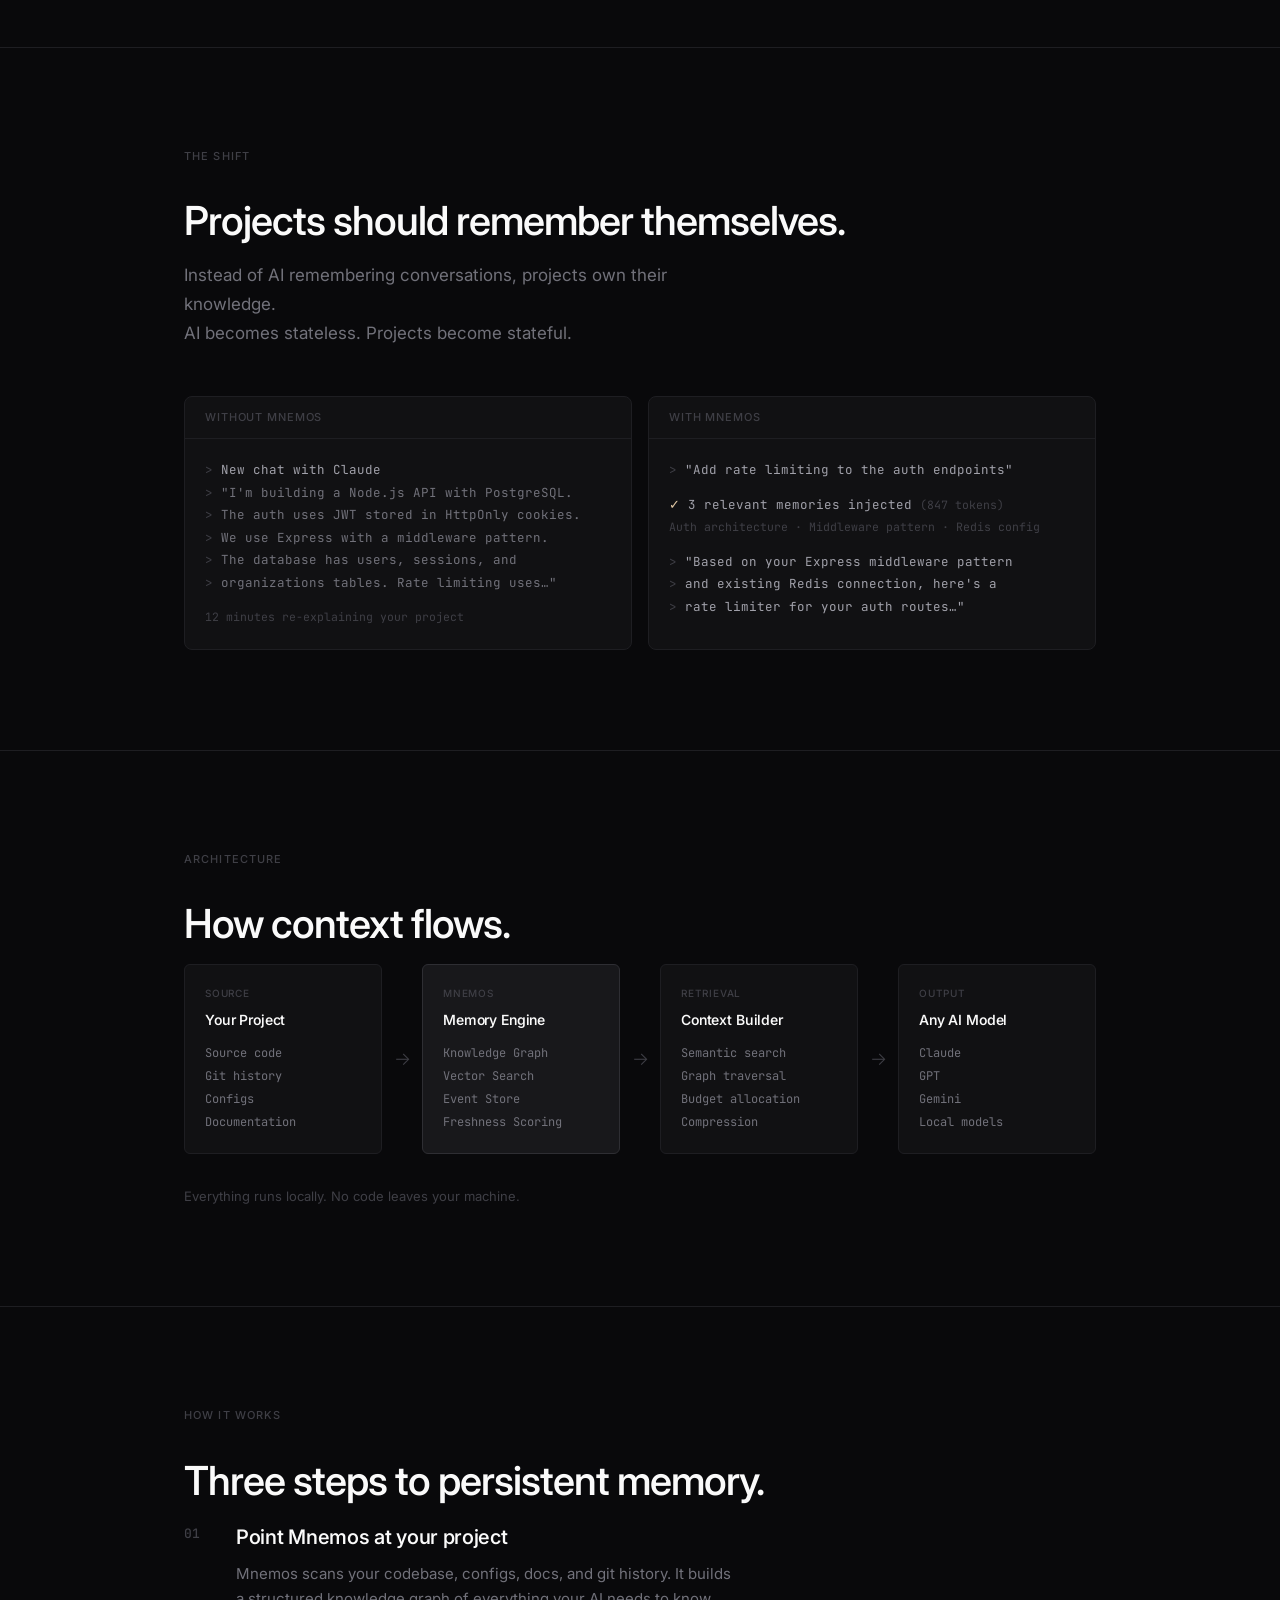
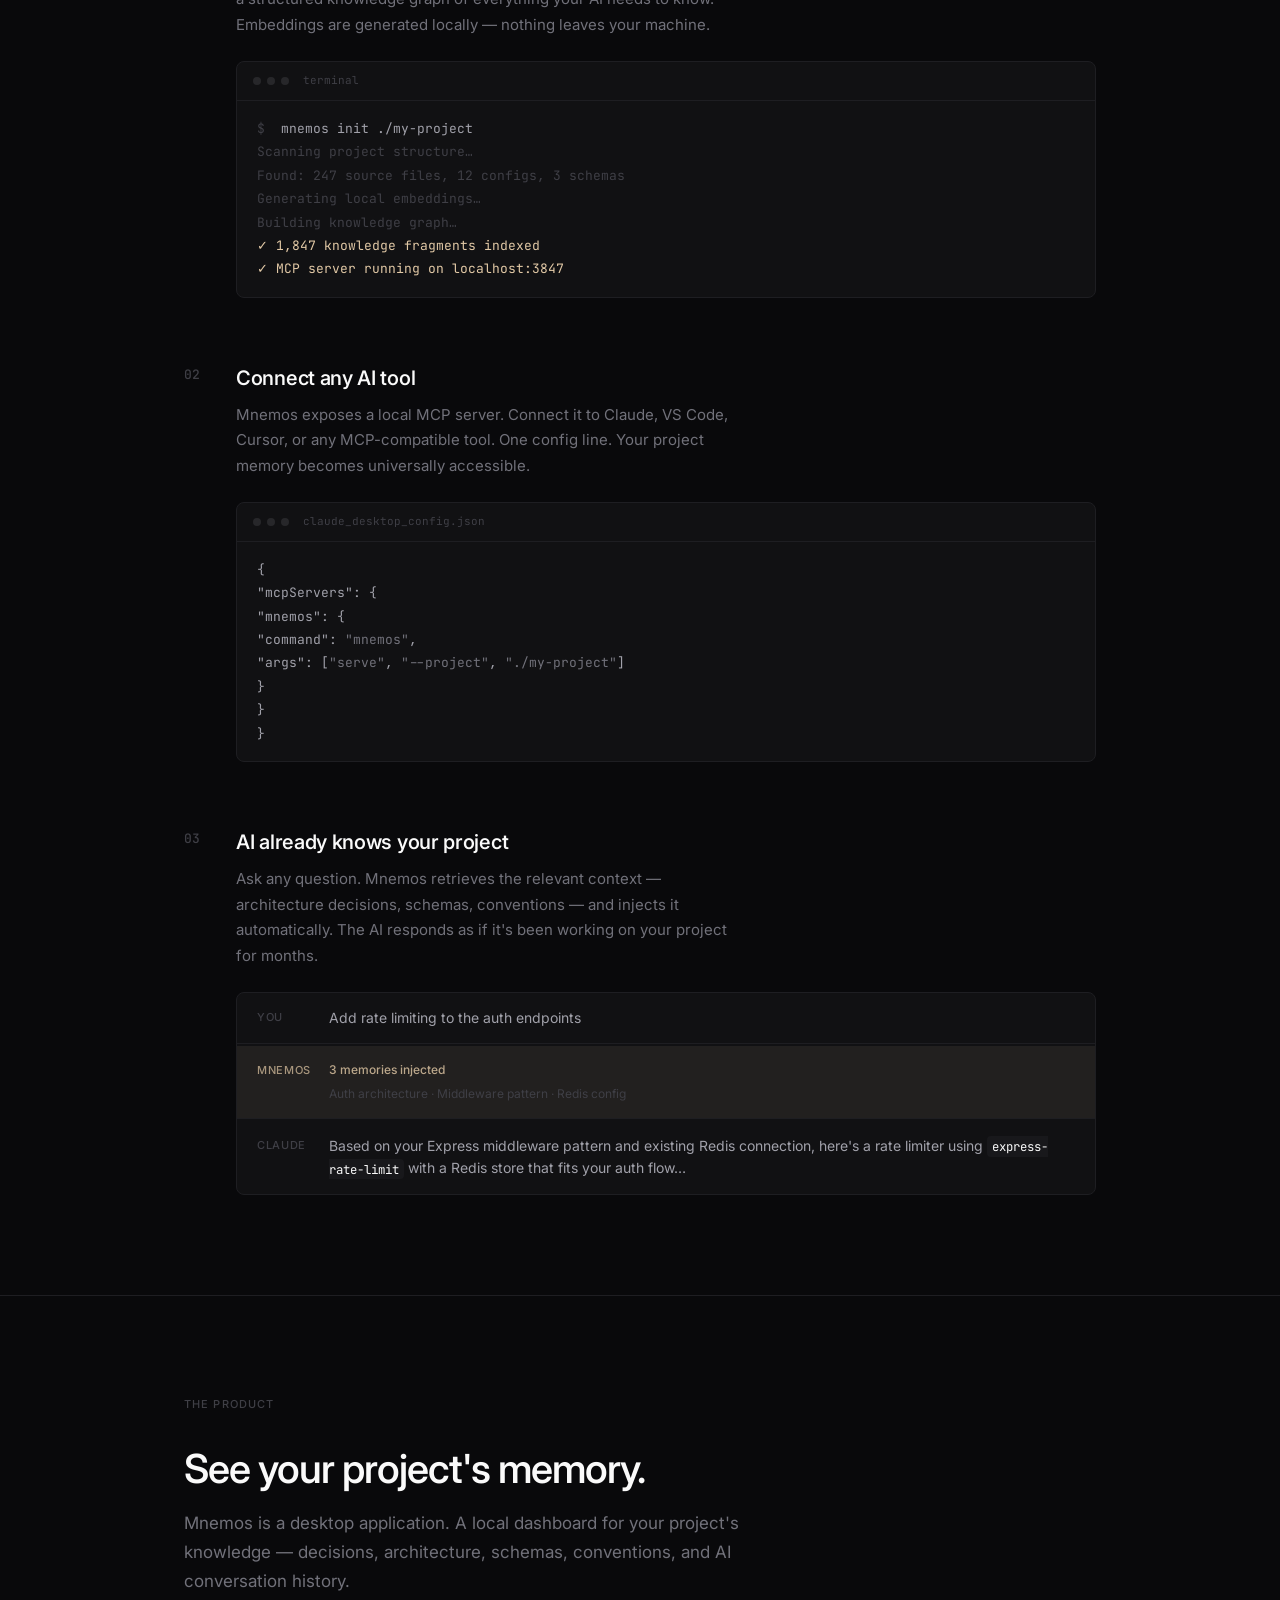
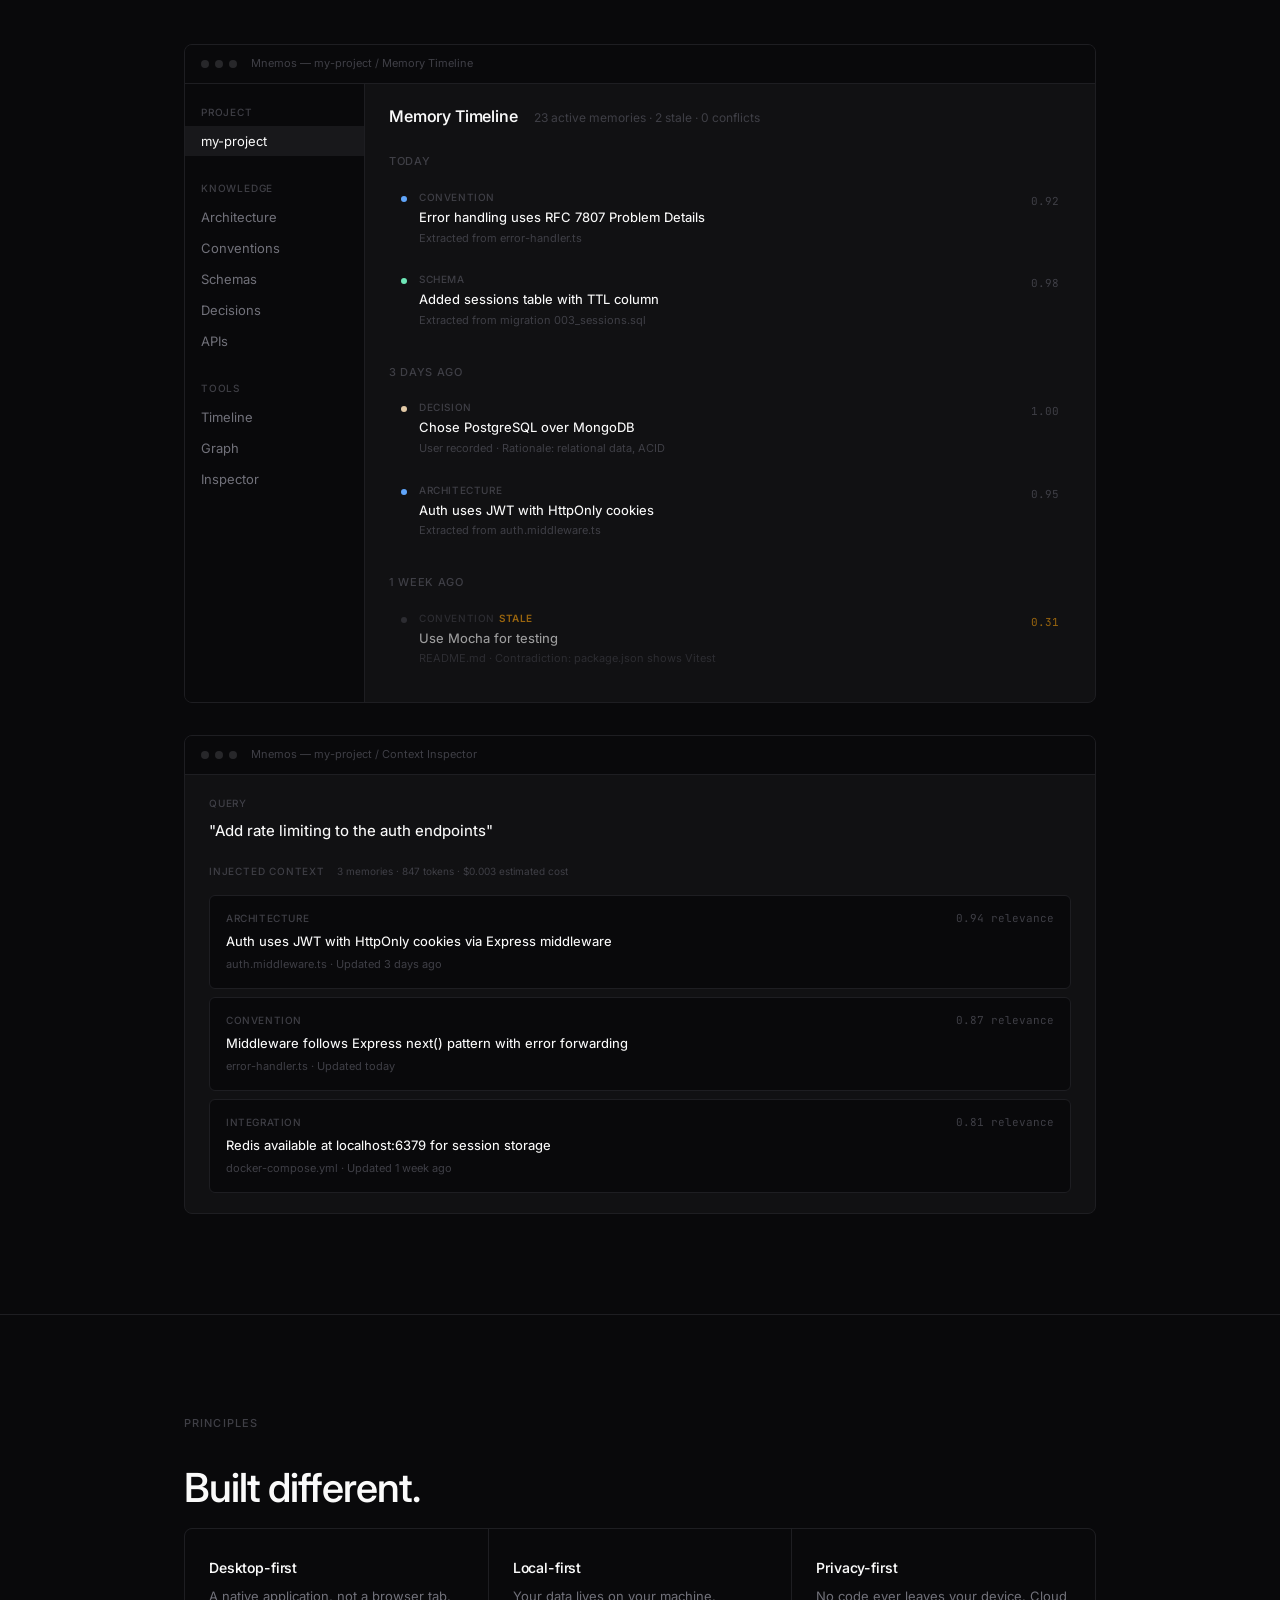
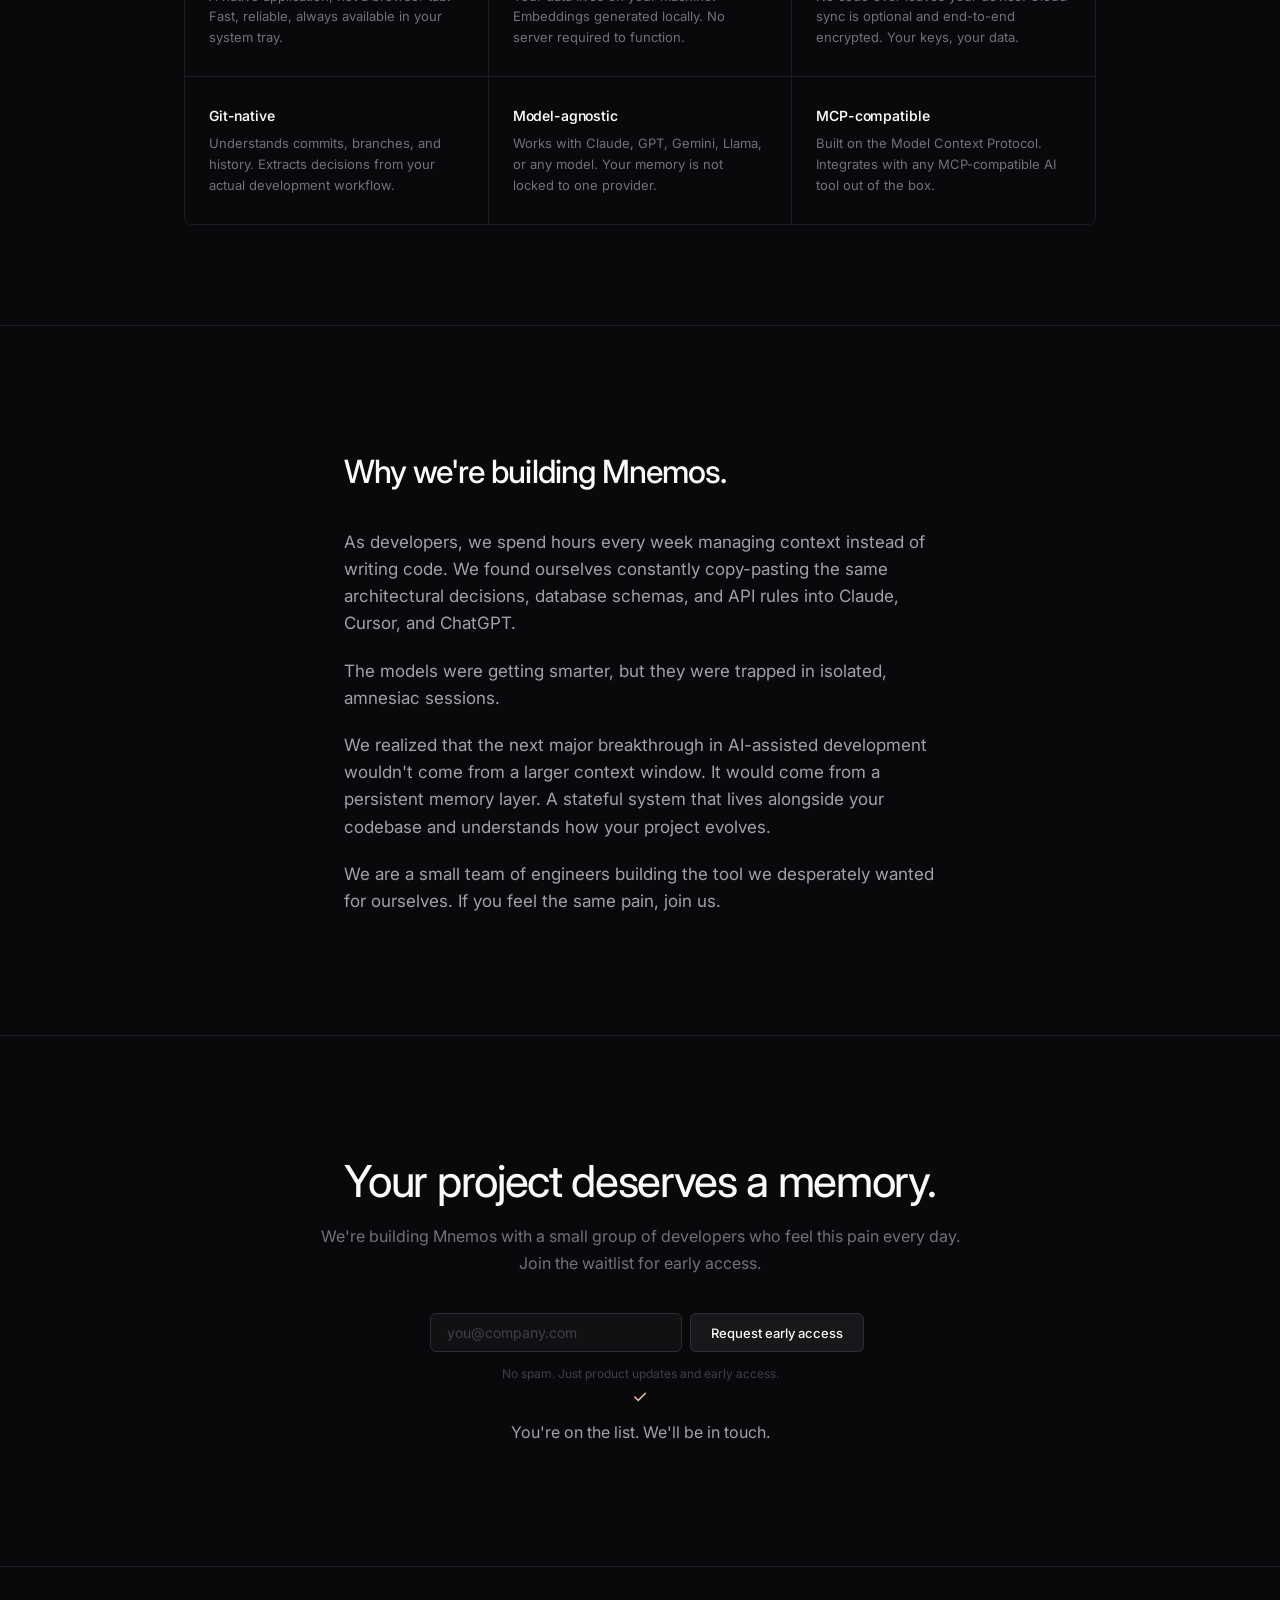
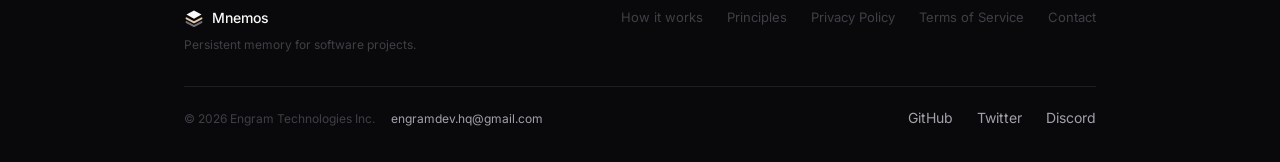
==== commit 5200d18f: "feat: create landing page and static legal documents for Mnemos project" ====
--- a/engram-landing/index.html
+++ b/engram-landing/index.html
@@ -559,14 +559,14 @@
                 <a href="#principles">Principles</a>
                 <a href="privacy.html">Privacy Policy</a>
                 <a href="terms.html">Terms of Service</a>
-                <a href="mailto:mnemosdev.hq@gmail.com">Contact</a>
+                <a href="mailto:engramdev.hq@gmail.com">Contact</a>
             </div>
         </div>
         <div class="container">
             <div class="footer-bottom">
                 <div class="footer-legal">
-                    <span>© 2026 Mnemos Technologies Inc.</span>
-                    <span class="footer-email"><a href="mailto:mnemosdev.hq@gmail.com">mnemosdev.hq@gmail.com</a></span>
+                    <span>© 2026 Engram Technologies Inc.</span>
+                    <span class="footer-email"><a href="mailto:engramdev.hq@gmail.com">engramdev.hq@gmail.com</a></span>
                 </div>
                 <div class="footer-socials">
                     <a href="#">GitHub</a>
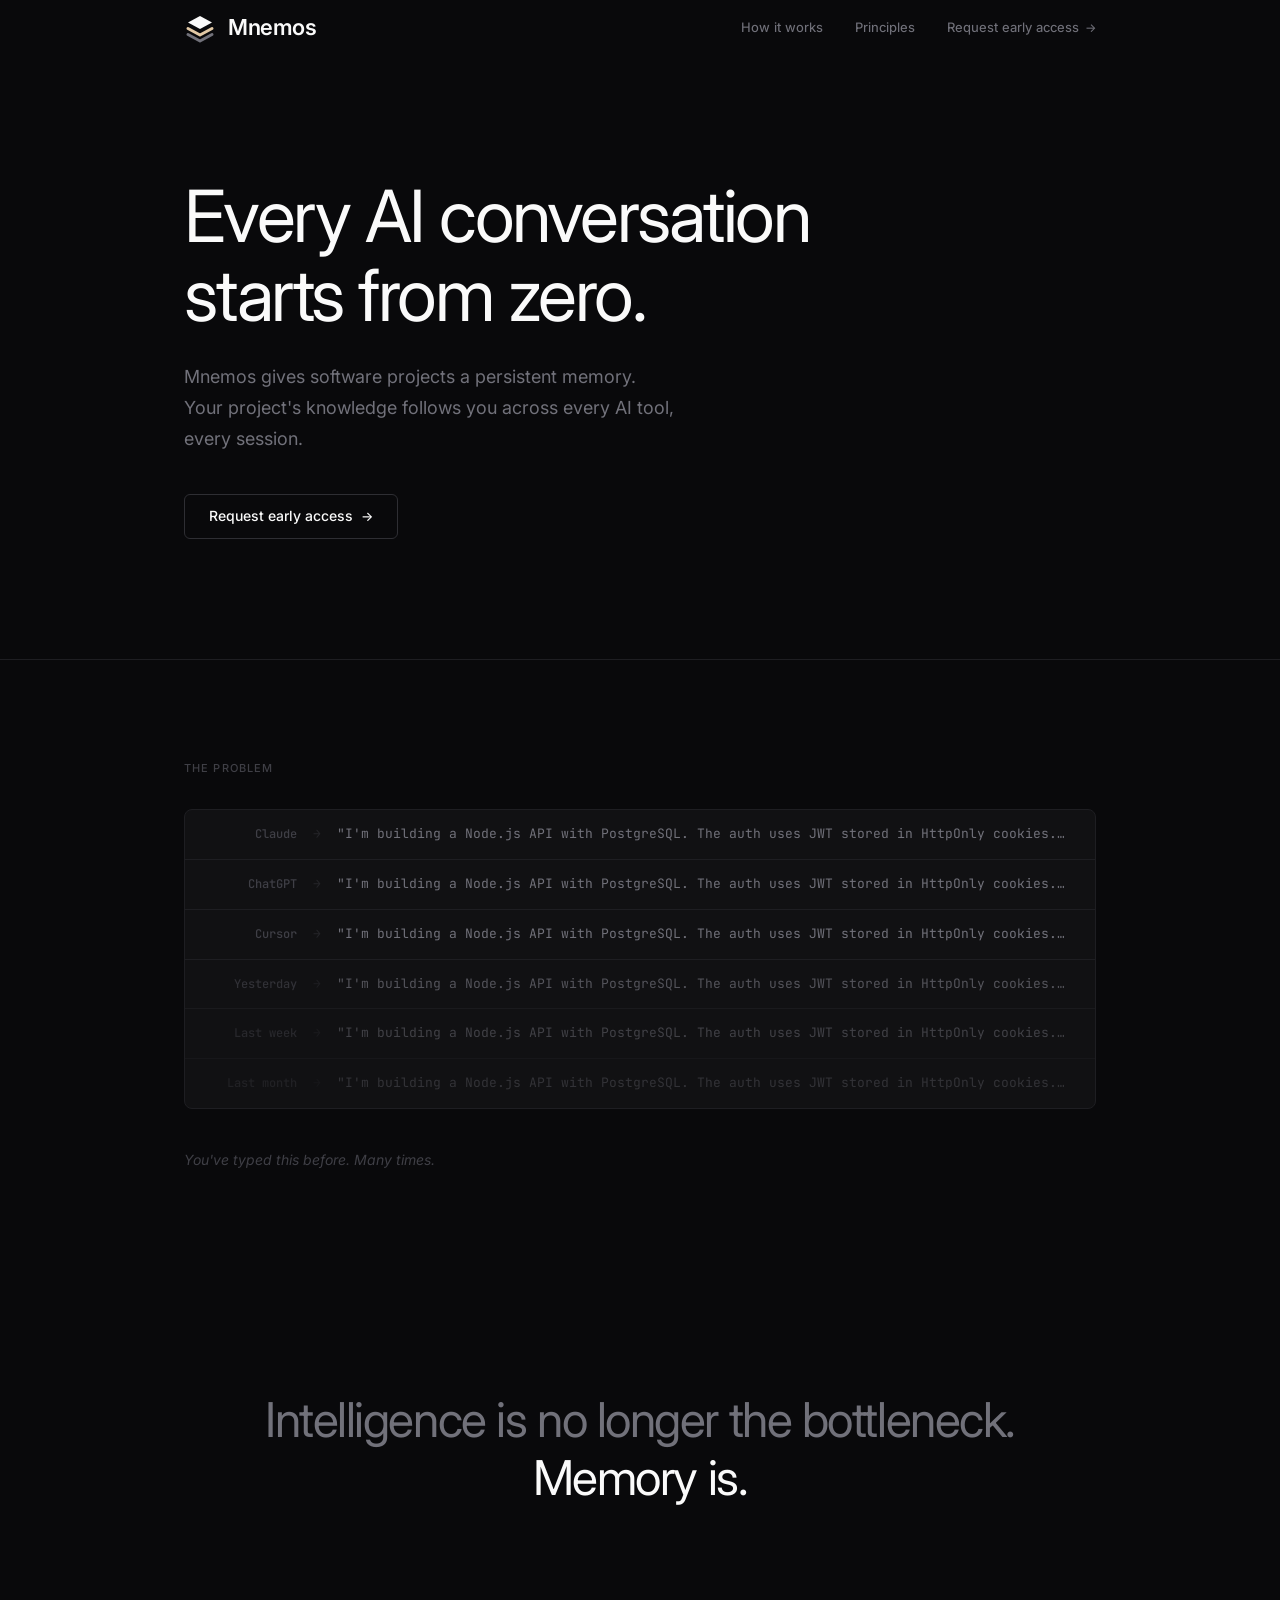
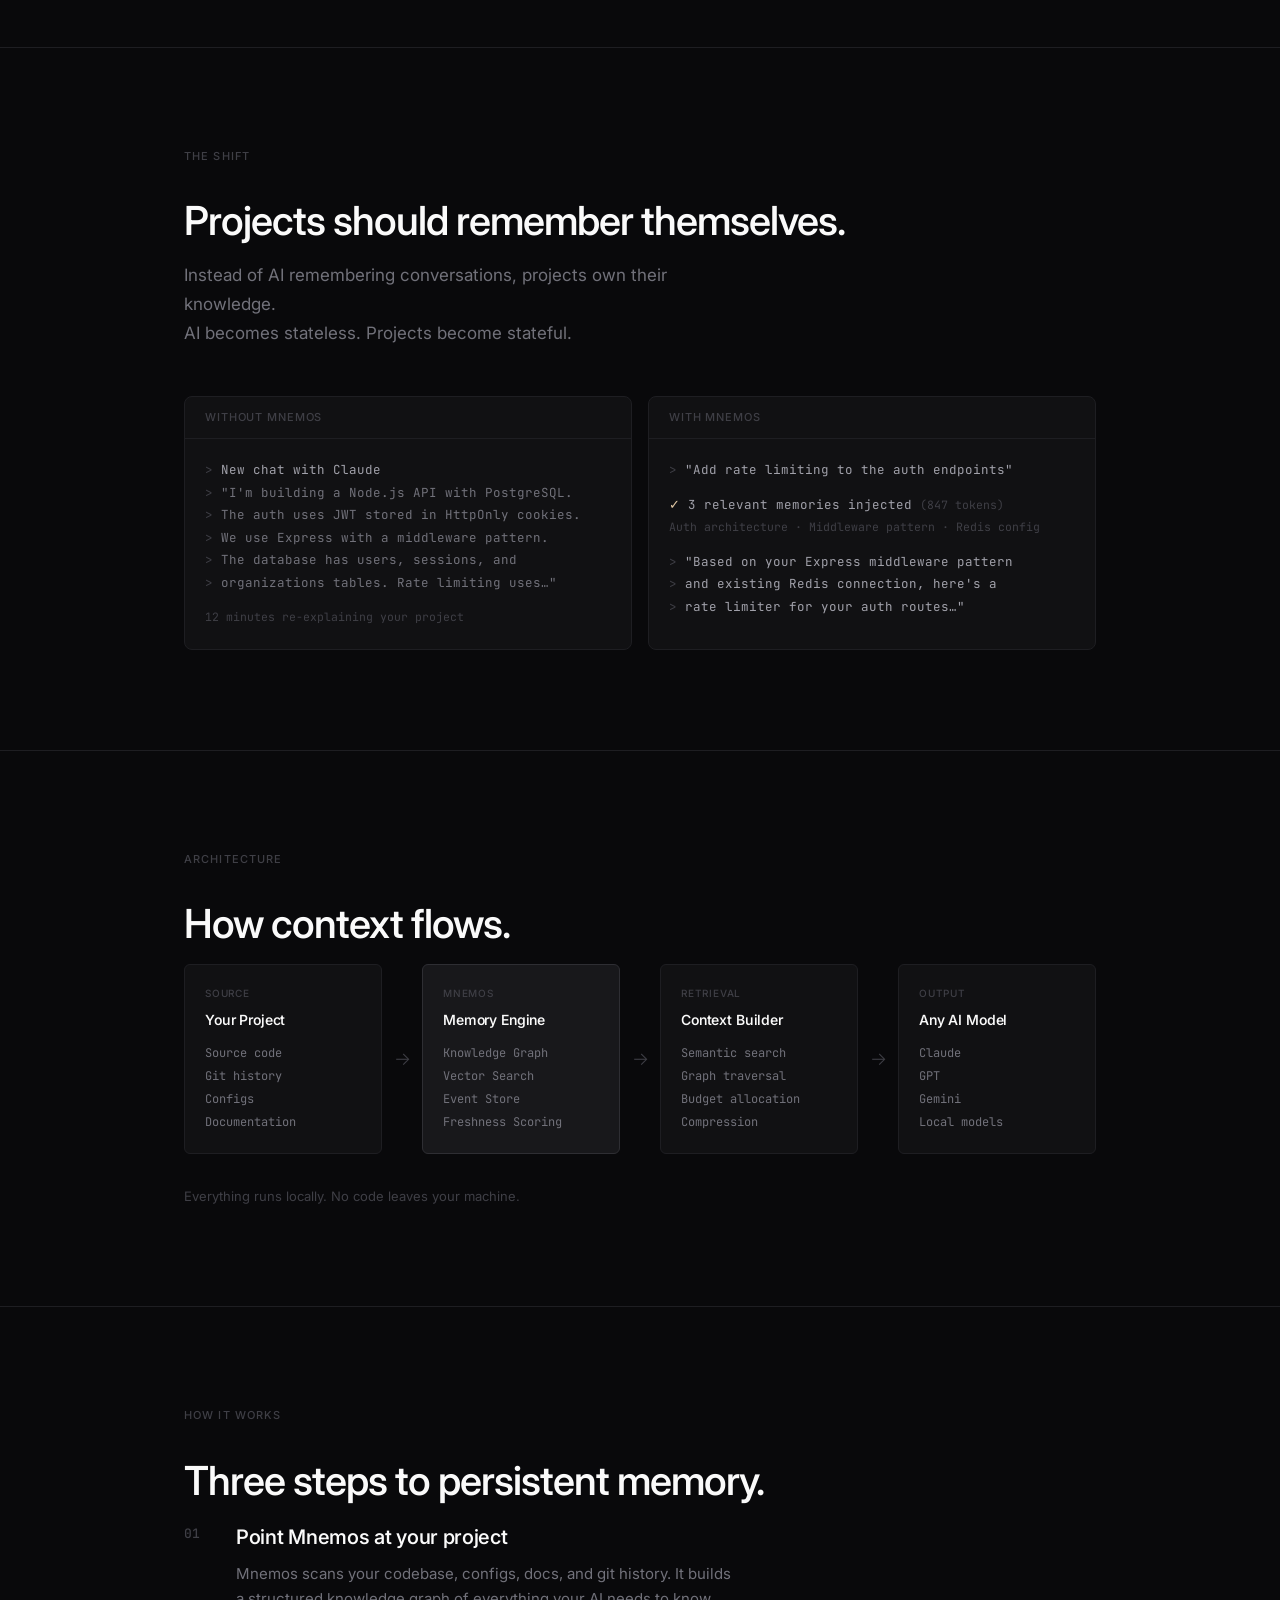
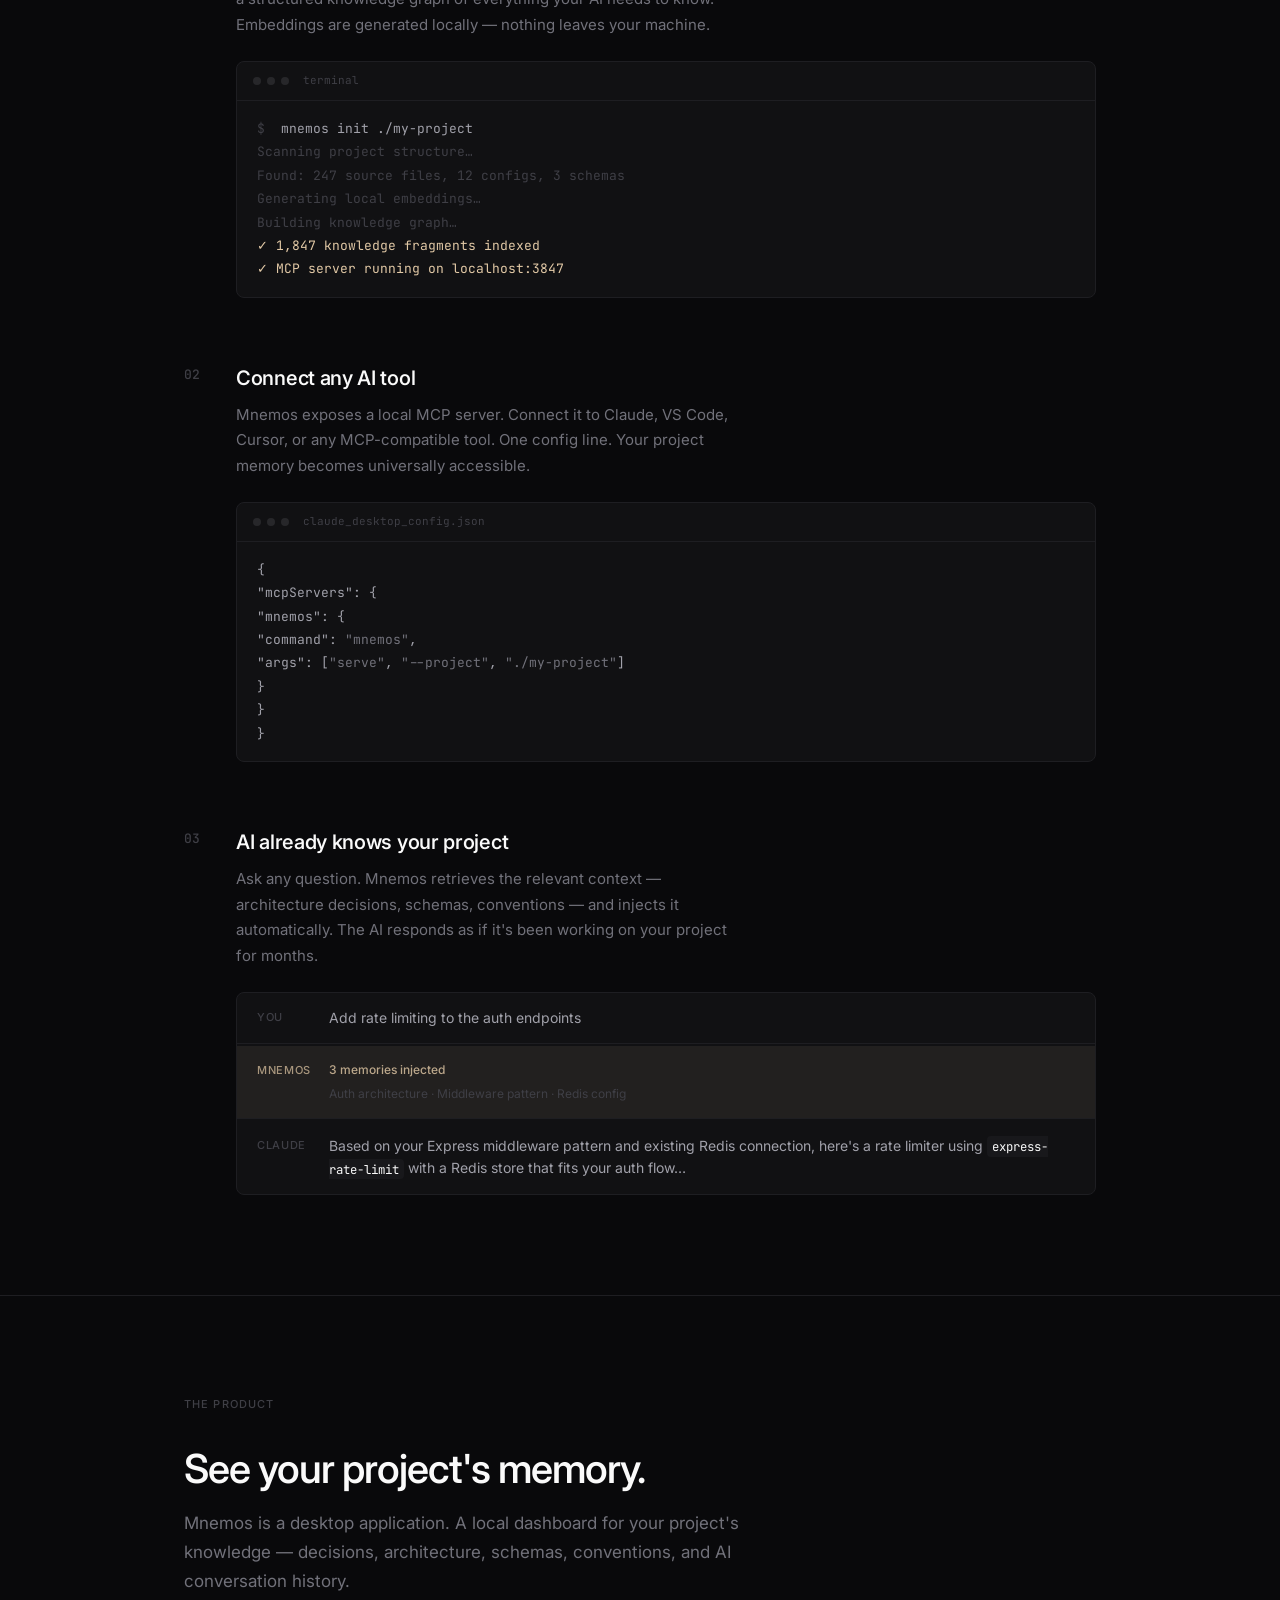
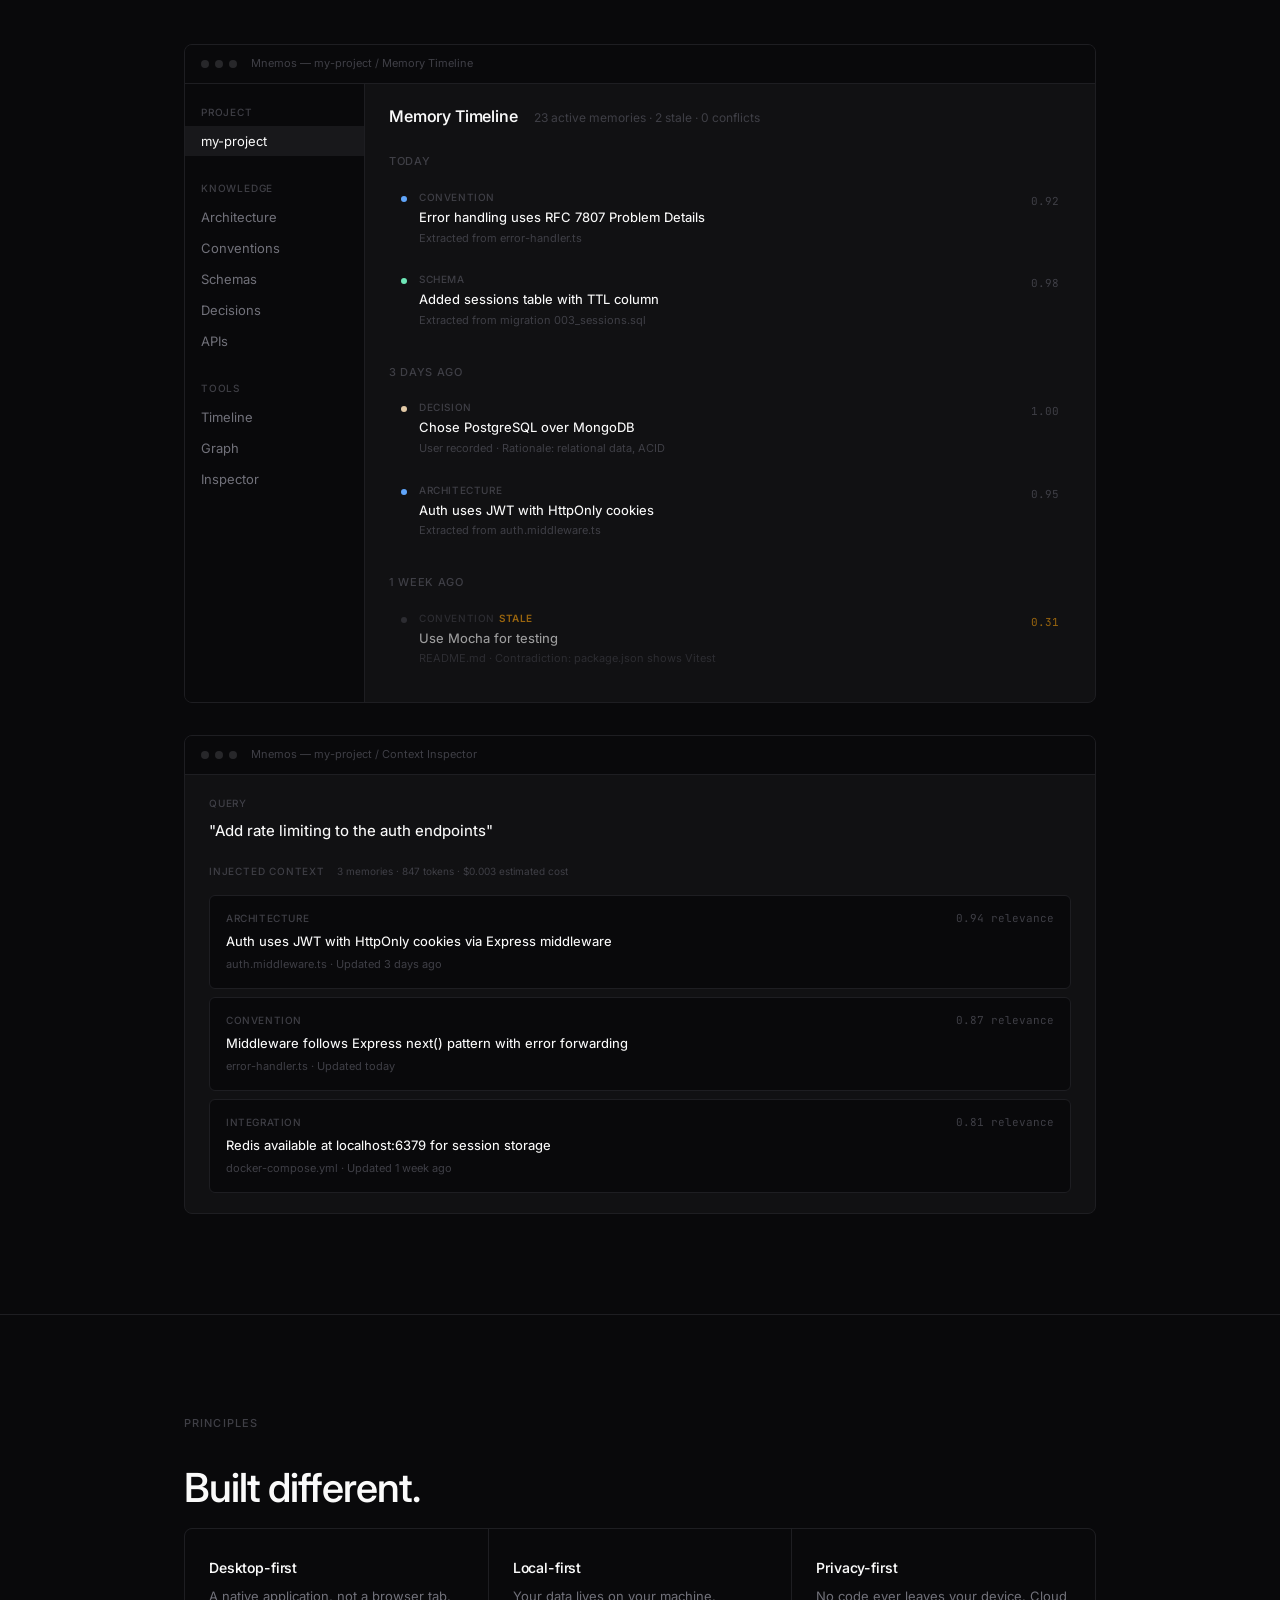
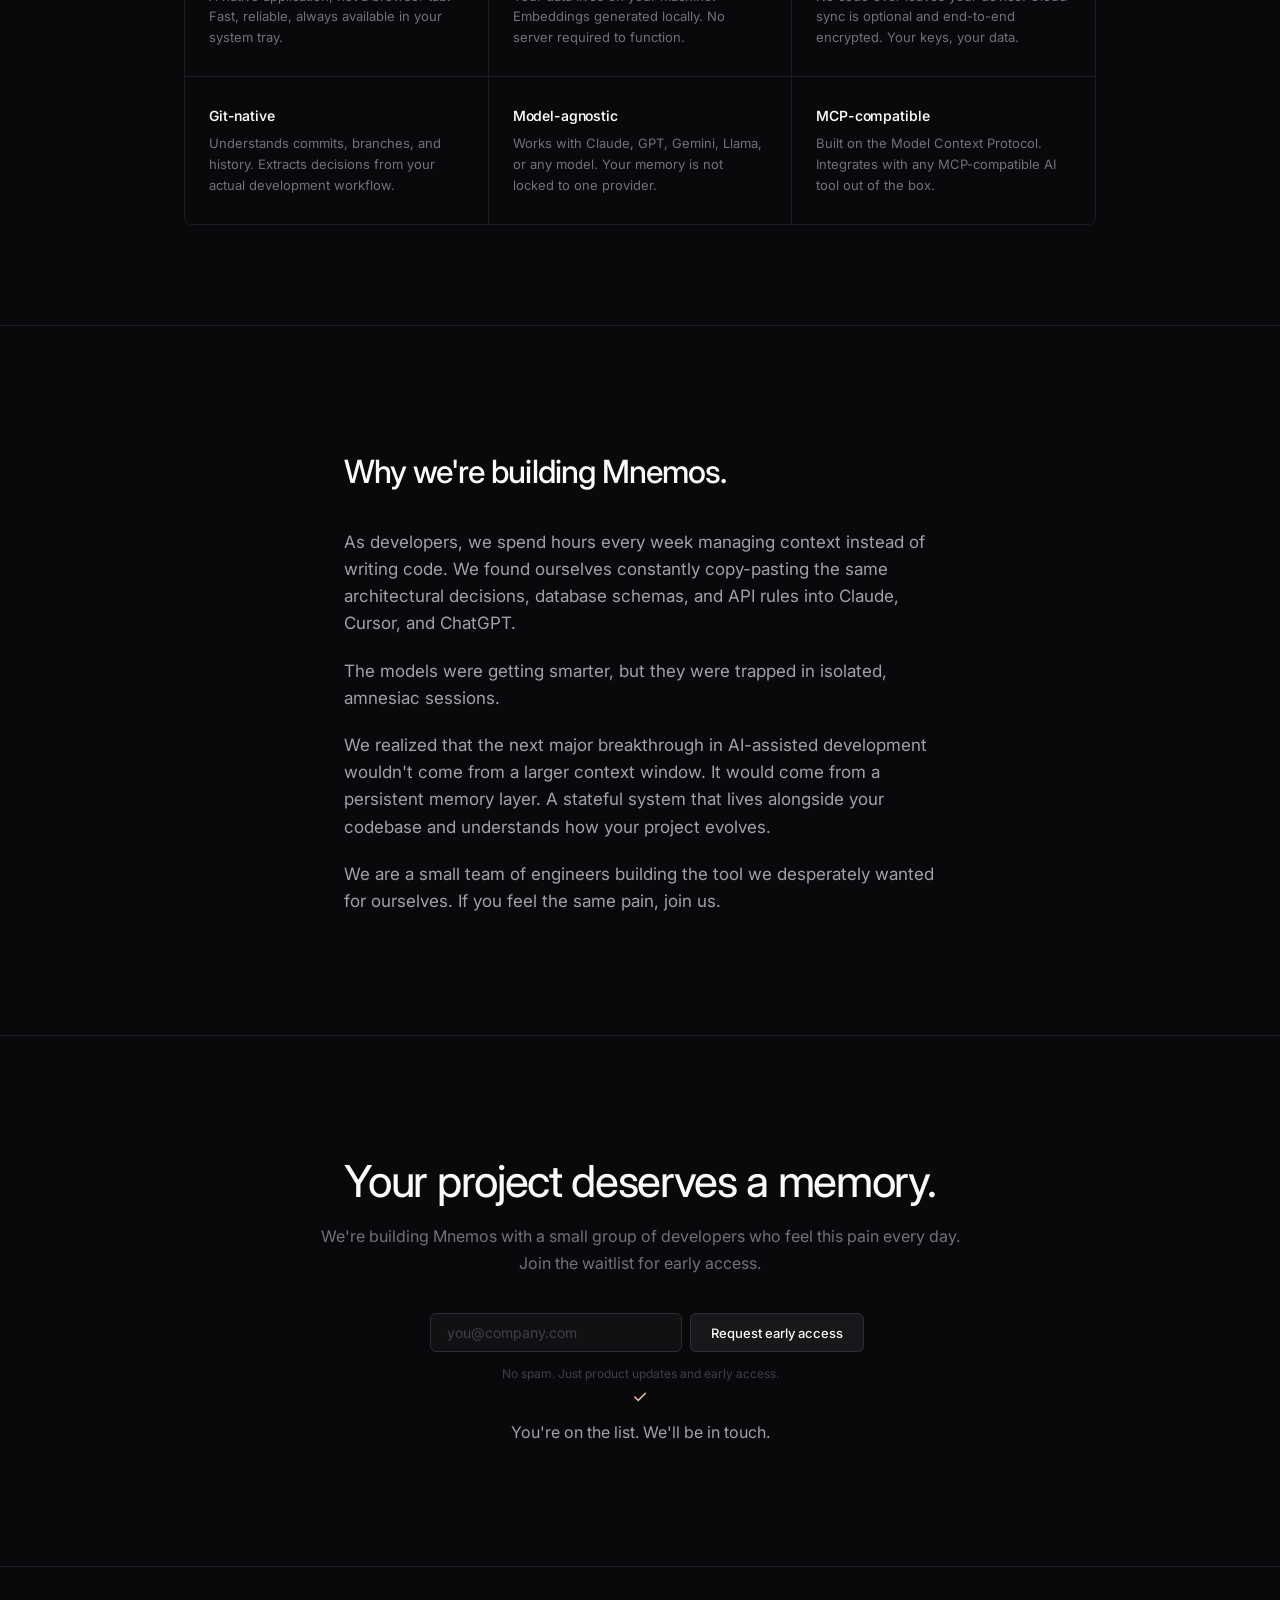
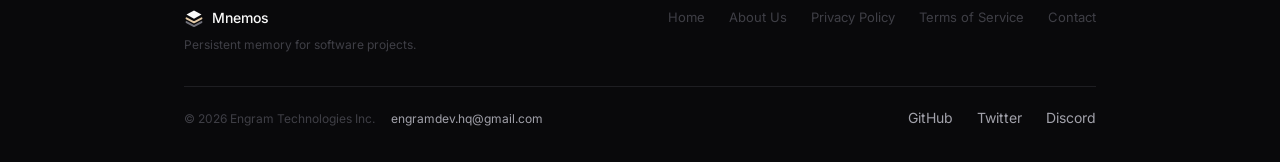
==== commit e50a6963: "feat: initialize landing page and associated documentation pages for Mnemos website" ====
--- a/engram-landing/index.html
+++ b/engram-landing/index.html
@@ -555,8 +555,8 @@
                 <span class="footer-tagline">Persistent memory for software projects.</span>
             </div>
             <div class="footer-links">
-                <a href="#how-it-works">How it works</a>
-                <a href="#principles">Principles</a>
+                <a href="index.html">Home</a>
+                <a href="about.html">About Us</a>
                 <a href="privacy.html">Privacy Policy</a>
                 <a href="terms.html">Terms of Service</a>
                 <a href="mailto:engramdev.hq@gmail.com">Contact</a>
